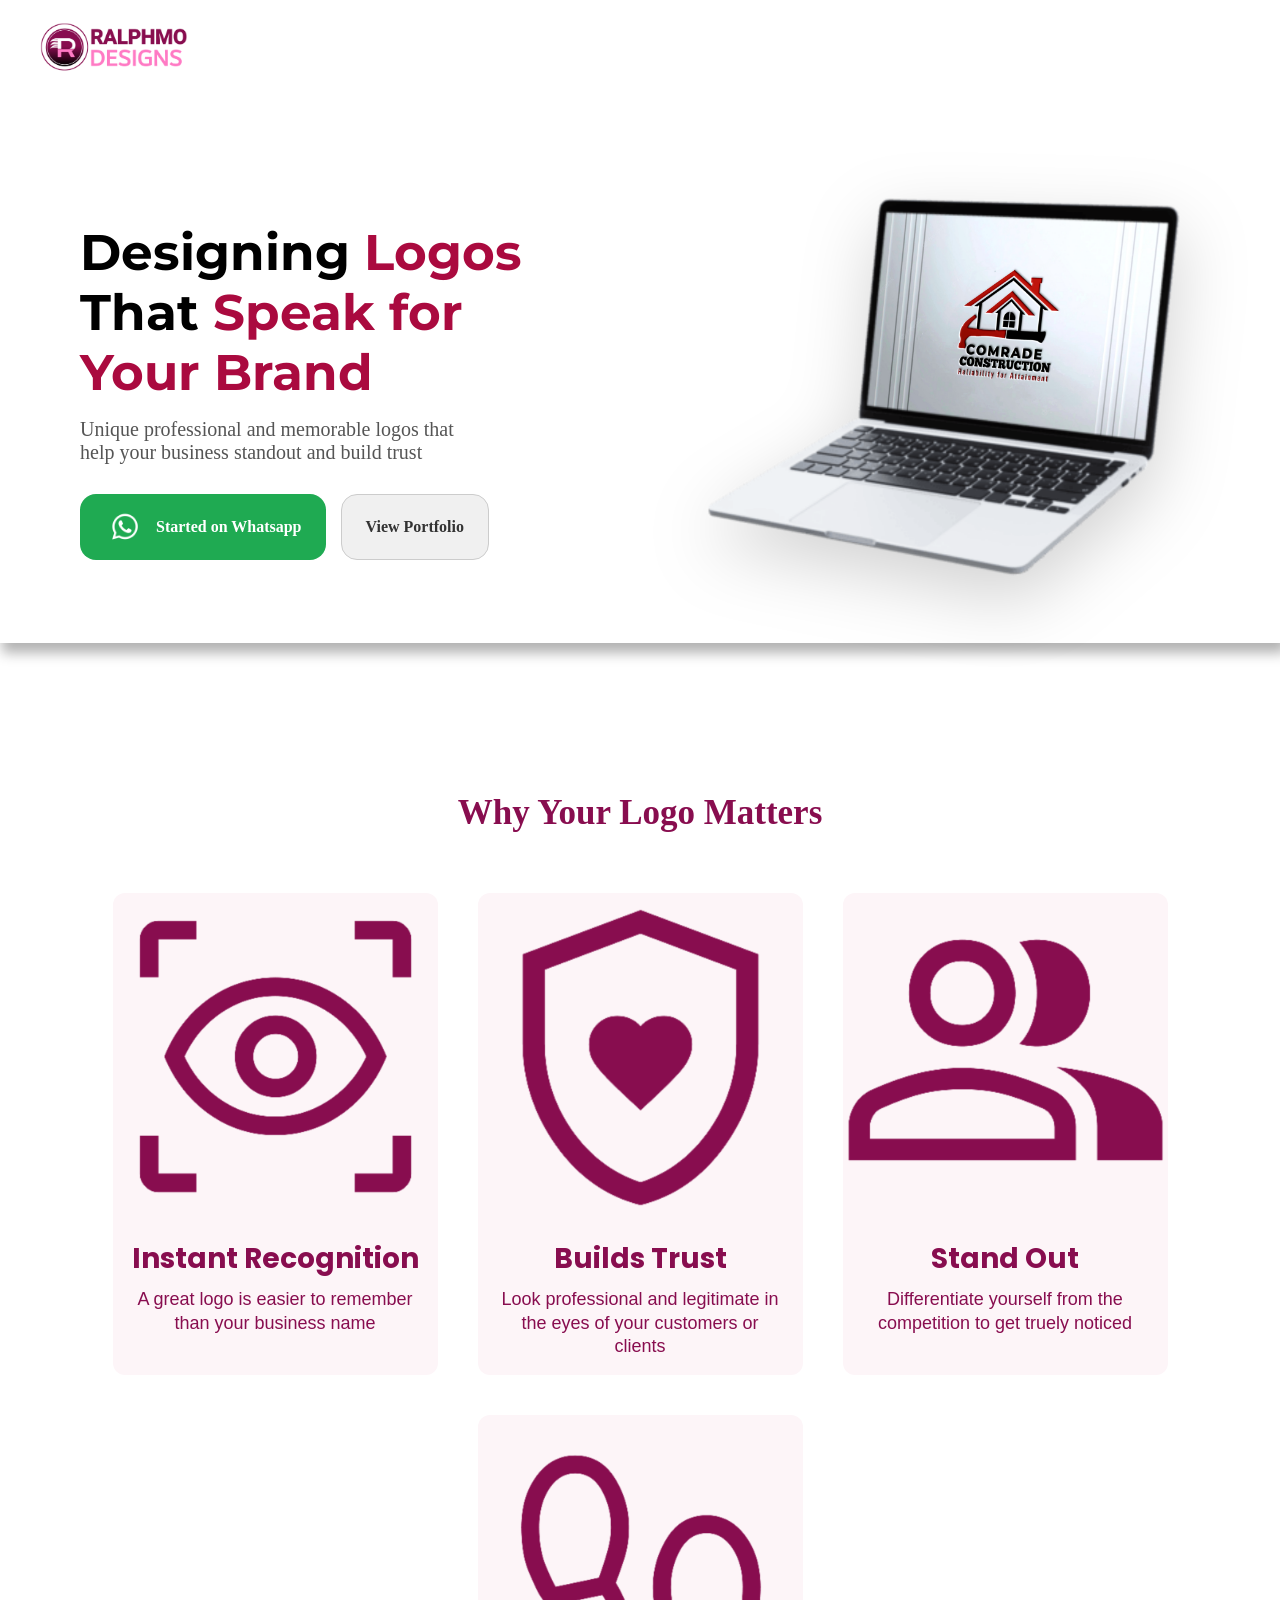
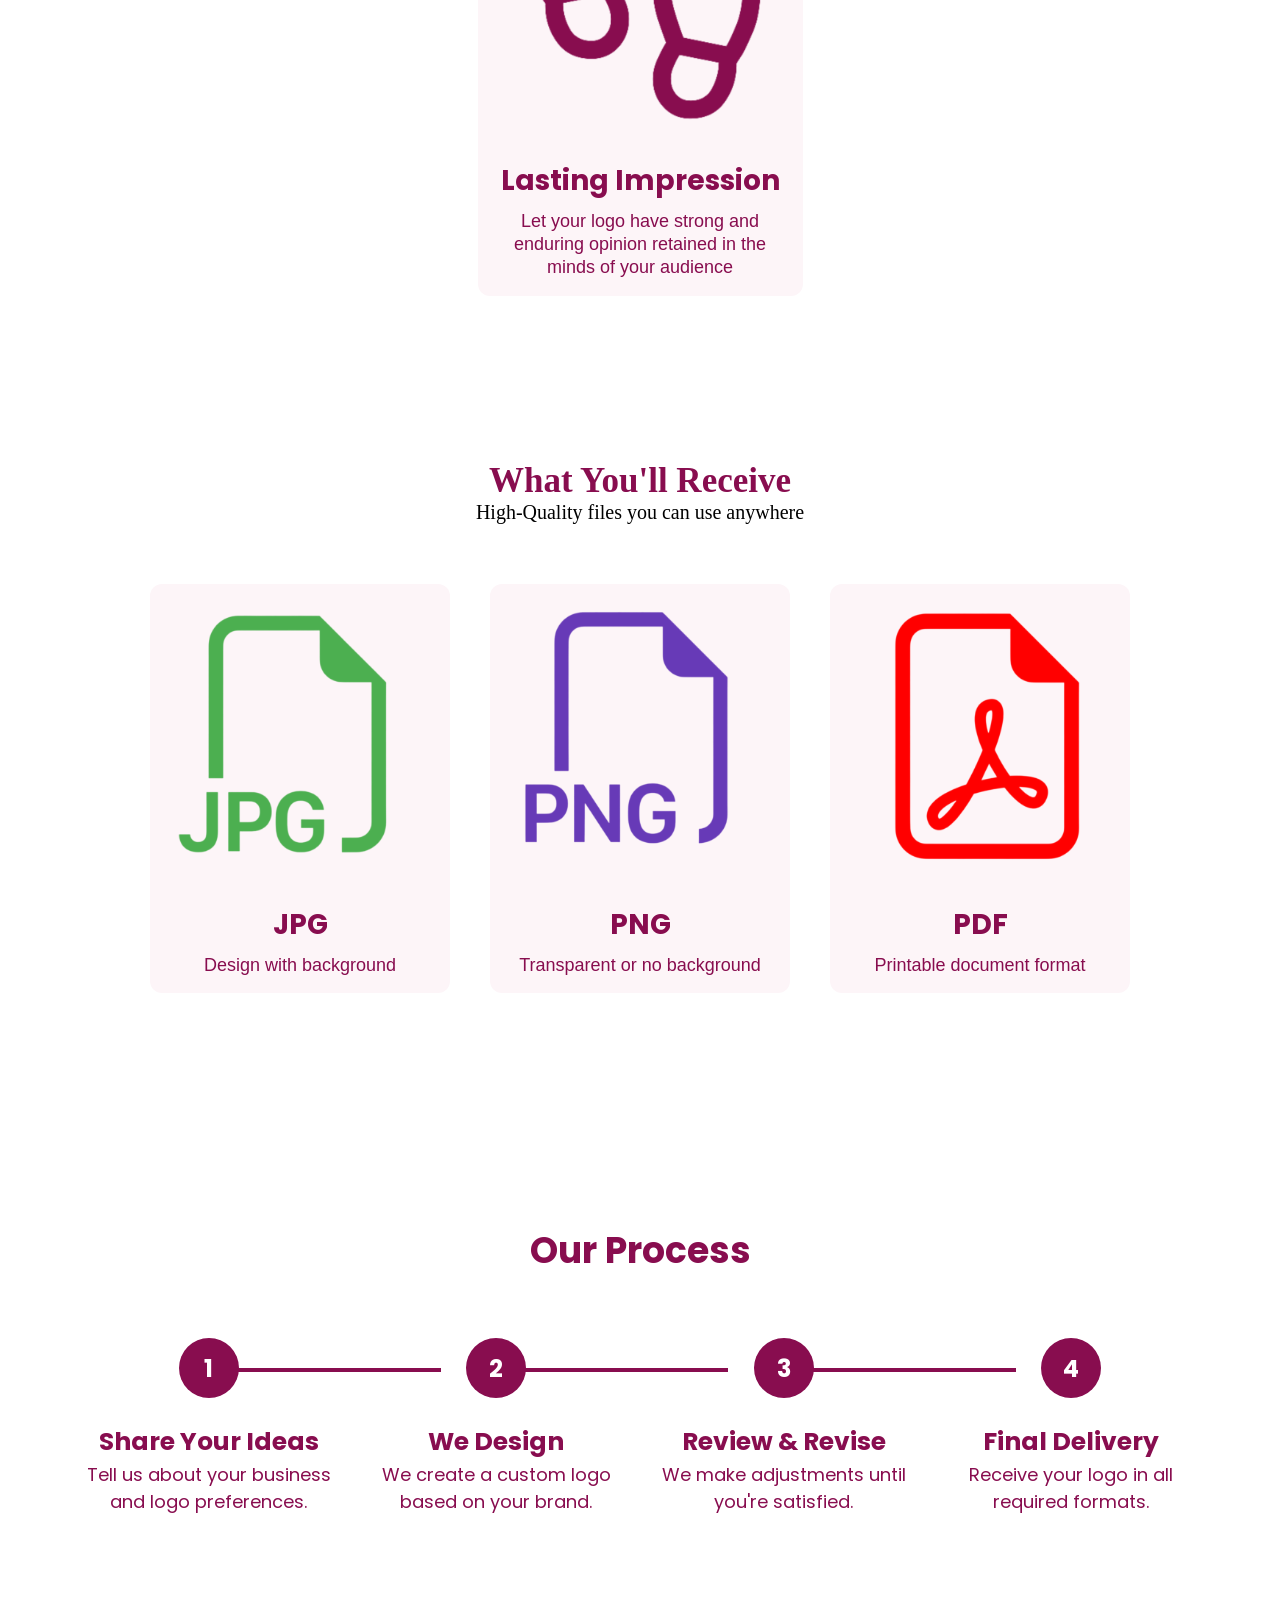
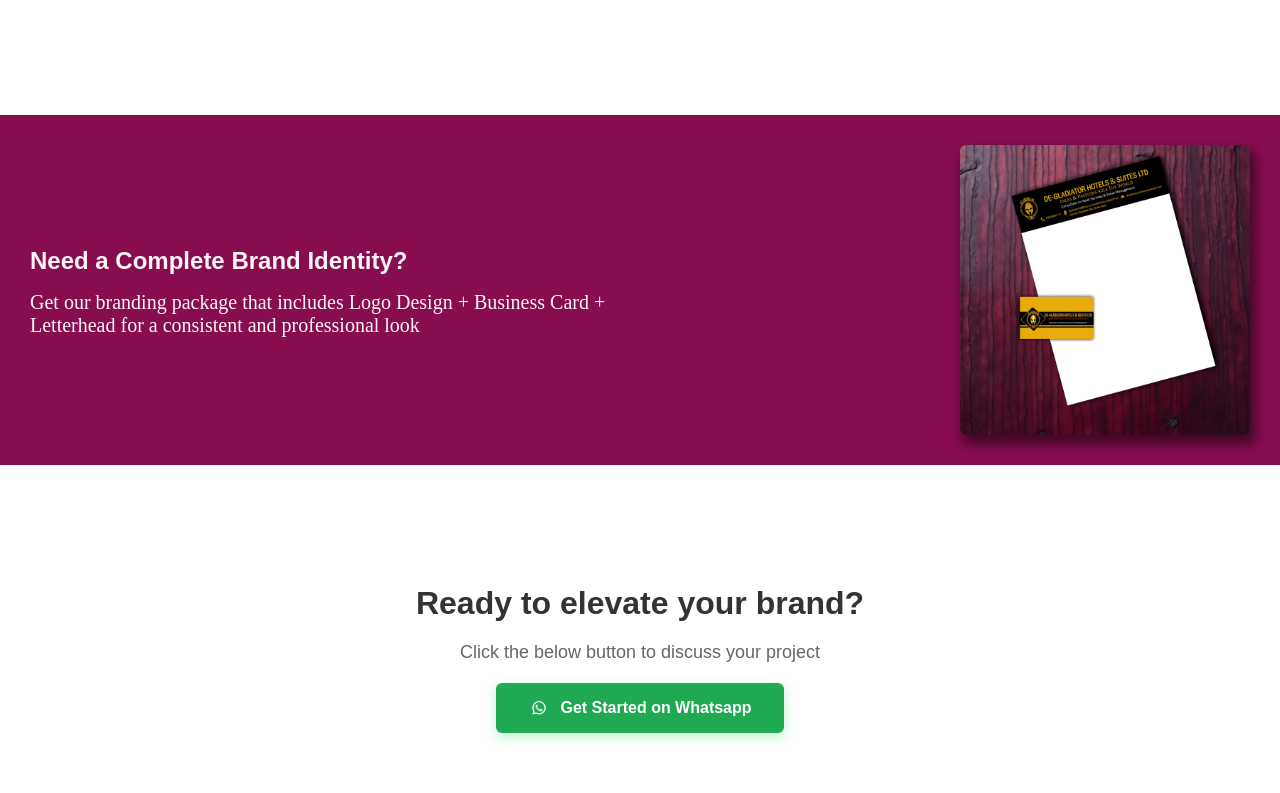
==== index.html @ 73598fc5 "Add files via upload" ====
<!DOCTYPE html>
<html lang="en">
    <head>
        

        <meta charset="UTF-8">
        <meta name="viewport" content="width=device-width, initial-scale=1.0">
        <title>Ralphmo Branding Designs</title>
        <link rel="stylesheet" href="style.css">
        <link rel="Icon" type="image/icon" href="favicon.jpg">
    </head>
    <body>


<div class="hero">
<img src="ralphmo-logo.png" class="logo">


<div class="hero-section">
    <div class="hero-content-left">
        <div class="hero-title">
            <h1>Designing <span>Logos</span><br> That <span>Speak for<br> Your Brand</span></h1>

        <p>Unique professional and memorable logos that<br> help your business standout and build trust</p>
        </div>
        
    <div class="link1">
        <a href="https://wa.link/6phzdb" class="btn-whatsapp"><img src="whatsapp.png" class="btn-icon" alt="Whatsapp Icon"> Started on Whatsapp</a>
        <a href="logo-gallery.html" class="btn-portfolio">View Portfolio</a>
    </div>
   </div>
    <div class="laptop">
    <img src="laptop-mockup.png" alt="Laptop mockup showing designs">
    </div>
</div>
</div>




<div class="reason-section">
    <div class="reason-title">
        <h3>Why Your Logo Matters</h3>
    </div>



    <div class="card-container">

        <div class="card">
        <img src="recognition.png">
        <div class="reason-content">
            <h5>Instant Recognition</h5>
            <p>A great logo is easier to remember than your business name</p>
        </div>
        </div>


        <div class="card">
        <img src="trust.png">
        <div class="reason-content">
            <h5>Builds Trust</h5>
            <p>Look professional and legitimate in the eyes of your customers or clients</p>
        </div>
        </div>


        <div class="card">
        <img src="standout.png">
        <div class="reason-content">
            <h5>Stand Out</h5>
            <p>Differentiate yourself from the competition to get truely noticed</p>
        </div>
        </div>


        <div class="card">
        <img src="lasting-impression.png">
        <div class="reason-content">
            <h5>Lasting Impression</h5>
            <p>Let your logo have strong and enduring opinion retained in the minds of your audience</p>
        </div>
        </div>

    </div>
</div>


<div class="file-section">

    <h3>What You'll Receive</h3>
    <p>High-Quality files you can use anywhere</p>
</div>

<div class="card-container2">
    <div class="card2">
        <img src="jpg.png">
        <div class="file-content">
        <h5>JPG</h5>
        <p>Design with background</p>
        </div>
    </div>


    <div class="card2">
        <img src="png.png">
        <div class="file-content">
        <h5>PNG</h5>
        <p>Transparent or no background</p>
        </div>
    </div>


    <div class="card2">
        <img src="pdf.png">
        <div class="file-content">
        <h5>PDF</h5>
        <p>Printable document format</p>
        </div>
    </div>

</div>
</div>


<section class="process">
<div class="process">


    <h3>Our Process</h3>

    <div class="process-container">

        <div class="step">

            <div class="circle">1</div>

            <h5>Share Your Ideas</h5>

            <p>Tell us about your business and logo preferences.</p>

        </div>

        <div class="step">

            <div class="circle">2</div>

            <h5>We Design</h5>

            <p>We create a custom logo based on your brand.</p>

        </div>

        <div class="step">

            <div class="circle">3</div>

            <h5>Review & Revise</h5>

            <p>We make adjustments until you're satisfied.</p>

        </div>

        <div class="step">

            <div class="circle">4</div>

            <h5>Final Delivery</h5>

            <p>Receive your logo in all required formats.</p>

        </div>

    </div>

</section>





<div class="branding-options">
    
        <div class="content-text">
        <h4>Need a Complete Brand Identity?</h4>
        <p>Get our branding package that includes Logo Design + Business Card + Letterhead for a consistent and professional look</p>
        </div>
    
    <div class="design-mockup">
    <img src="card-letterhead.jpg">
    </div>
</div>


<div>
    <div class="cta">
        
            <h4>Ready to elevate your brand?</h4>
            <p>Click the below button to discuss your project</p>
             <a href="https://wa.link/6phzdb" class="btn-whatsapp"><img src="whatsapp.png" class="btn-icon" alt="Whatsapp Icon"> Get Started on Whatsapp</a>
        

    </div>
</div>




        
    </body>
</html>
---- style.css ----
@import url('https://fonts.googleapis.com/css2?family=Luckiest+Guy&family=Montserrat:ital,wght@0,100..900;1,100..900&family=Poppins:ital,wght@0,100;0,200;0,300;0,400;0,500;0,600;0,700;0,800;0,900;1,100;1,200;1,300;1,400;1,500;1,600;1,700;1,800;1,900&display=swap');
*{
    margin: 0;
    padding: 0;
    box-sizing: border-box;
}

.hero{
    background: #fff;
    box-shadow: 4px 8px 12px 2px rgba(0, 0, 0, 0.3);
}

img.logo{
    width: 150px;
    height: auto;
    margin-top: 20px;
    margin-left: 40px;
}

.hero-section{
    max-width: 1200px;
    margin: 60px auto;
    padding: 0 40px;
    display: flex;
    align-items: center;
    justify-content: space-between;
    gap: 40px;
}

.hero-content-left{
    display: flex;
    flex-direction: column;
    gap: 30px;
    flex: 1;
}


.hero-title h1{
    font-size: 50px;
    font-family: montserrat;
    line-height: 1.2;
    margin-bottom: 15px;
}
.hero-title span{
    color: rgb(170, 10, 63);
}
.hero-title p{
    font-size: 20px;
    font-family: Cambria, Cochin, Georgia, Times, 'Times New Roman', serif;
    color: #555555;
}
.laptop img{
    max-width: 100%;
    height: auto;
    max-height: 500px;
    filter:drop-shadow(0 25px 35px rgba(0,0,0,.18));

}

.link1{
    display: flex;
    gap: 15px;
}

.link1 a{
    text-decoration: none;
    font-family: poppin;
    font-weight: bold;
    padding: 12px 24px;
    border-radius: 16px;
    font-size: 16px;
    transition: opacity 0.2s;
    display: inline-flex;
    align-items: center;
    justify-content: center;
}

.btn-whatsapp{
    background-color: #1faa52;
    color: #ffffff;
    gap: 10px;
}

.btn-icon{
    width: 42px;
    height: 42px;
    object-fit: contain;
}

.btn-portfolio{
    background-color: #f0f0f0;
    color: #333333;
    border: 1px solid #cccccc
}

.link1 a:hover{
    opacity: 0.85;
}




.reason-section{
    text-align: center;
    padding: 90px 0;
}
.reason-section h3{
    font-size: 35px;
    font-weight: bold;
    color: #880d4f;
}

.reason-section p{
    font-size: 20px;
    color: #880d4f;
}

.card-container{
    display: flex;
    justify-content: center;
    flex-wrap: wrap;
    margin-top: 40px;
}

.card{
    width: 325px;
    background-color: #fdf5f8;
    border-radius: 12px;
    margin: 20px;
}

.card img{
    width: 100%;
    height:auto
}

.reason-content{
    padding: 16px;
    color: #880d4f;
}

.reason-content h5{
    font-size: 28px;
    margin-bottom: 8px;
    font-family: poppins;
}

.reason-content p{
    line-height: 1.3;
    font-size: 18px;
    font-family: Verdana, Geneva, Tahoma, sans-serif;
}






.file-section{
    text-align: center;
}

.file-section h3{
    font-size: 35px;
    font-weight: bold;
    margin-top: 55px;
    color: #880d4f;
}
.file-section p{
    font-size: 20px;
}

.card-container2{
     display: flex;
    justify-content: center;
    flex-wrap: wrap;
    margin-top: 40px;
}

.card2{
    width: 300px;
    background: #fdf5f8;
    border-radius: 12px;
    margin: 20px;
}

.card2 img{
    width: 100%;
    height:auto
}

.file-content{
    padding: 16px;
    text-align: center;
    color: #880d4f;
}

.file-content h5{
    font-size: 28px;
    margin-bottom: 8px;
    font-family: poppins;
}

.file-content p{
    line-height: 1.3;
    font-size: 18px;
    font-family: Verdana, Geneva, Tahoma, sans-serif;
}




.process{
    margin-top: 25px;
    font-family: poppins;
}

.process{

    padding:80px 40px;

    background:#fff;

}

.process h3{

    text-align:center;

    font-size:36px;

    color:#880d4f;

    margin-bottom:60px;

}

.process-container{

    display:flex;

    justify-content:space-between;

    position:relative;

    flex-wrap:wrap;
    

}

.step h5{
    font-weight: bold;
    font-size: 25px;
    color: #880d4f;
}

.step p{
    font-size: 18px;
    color: #880d4f;
}

.step{

    width:23%;

    text-align:center;

    position:relative;

}

.circle{

    width:60px;

    height:60px;

    border-radius:50%;

    background:#880d4f;

    color:white;

    display:flex;

    align-items:center;

    justify-content:center;

    font-size:24px;

    font-weight:bold;

    margin:0 auto 25px;

}


.step::after{

    content:"";

    position:absolute;

    top:30px;

    left:60%;

    width:80%;

    height:4px;

    background:#880d4f;

}


.step:last-child::after{

    display:none;

}




.branding-options{
    margin-top: 40px;
    background-color: #880d4f;
    border: 12px;
    padding: 30px;
    display: flex;
    align-items: center;
    justify-content: space-between;
    gap: 30px;
}

.content-text{
    flex: 1;
    color: #fdf5f8;
}


.content-text h4{
    font-size: 24px;
    font-family: 'Segoe UI', Tahoma, Geneva, Verdana, sans-serif;
    margin-bottom: 12px;
    line-height: 1.5;
}

.content-text p{
    font-size: 20px;
    font-family: 'Times New Roman', Times, serif;
}

.design-mockup{
    flex: 1;
    display: flex;
    justify-content: end;
    height: 290px;
    width: 300px;
}

.design-mockup img{
    max-width: 100%;
    height: auto;
    max-height: 350px;
    border-radius: 6px;
    object-fit: cover;
    box-shadow: 4px 8px 12px 2px rgba(0, 0, 0, 0.5);
}




.cta{
    margin-top: 60px;
    padding: 60px 20px;
    display: flex;
    flex-direction: column;
    align-items: center;
    justify-content: center;
    text-align: center;
    gap: 20px;
}
    

.cta h4{
    font-size: 32px;
    font-family: Arial, Helvetica, sans-serif;
    color: #333333;
    font-weight: bold;
}

.cta p{
    font-size: 18px;
    font-family: 'Segoe UI', Tahoma, Geneva, Verdana, sans-serif;
    color: #666666;
}


.cta .btn-whatsapp{
    text-decoration: none;
    font-family: arial, sans-serif;
    font-weight: bold;
    padding: 14px 32px;
    border-radius: 6px;
    font-size: 16px;
    background-color: #1faa52;
    color: #ffffff;
    display: inline-flex;
    align-items: center;
    gap: 10px;
    box-shadow: 0 4px 12px rgba(37, 211, 102, 0.3);
    transition: transform 0.2s, opacity 0.2s;
}

.cta .btn-whatsapp:hover {
    opacity: 0.9;
    transform: translateY(-2px); 
}

.cta .btn-icon {
    width: 22px;
    height: 22px;
    object-fit: contain;
}



/**FOR GALLERY**/

.logo-gallery{
    display: grid;
    grid-template-columns: repeat(3, 1fr);
    grid-auto-rows: 500px;
    gap: 16px;
    box-sizing: border-box;
}

.logo-gallery img{
    width: 100%;
    height: 100%;
    object-fit: cover;
}

.gallery-heading{
    margin-top: 30px;
    text-align: center;
    margin-bottom: 15px;
    color: #880d4f;
}

.gallery-heading h1{
    font-size: 30px;
    font-weight: bold;
    font-family: poppins;
    margin-bottom: 10px;
}

.gallery-heading p{
    font-size: 22px;
    font-family: montserrat;
    font-weight: bold;
}












/*Smartphone View*/


@media(max-width:850px){
    .hero-section{
        flex-direction: column-reverse;
        text-align: center;
    }

    .link1{
        justify-content: center;
    }
    .laptop{
        justify-content: center;
    }




.process-container{

    flex-direction:column;

    gap:50px;

}

.step{

    width:100%;

}

.step::after{

    display:none;

}





    .branding-options{
        flex-direction: column;
        text-align: center;
        padding: 20px;
    }

    .logo-gallery{
         grid-template-columns: repeat(1, 1fr);
         grid-auto-rows: 475px;
    }
}
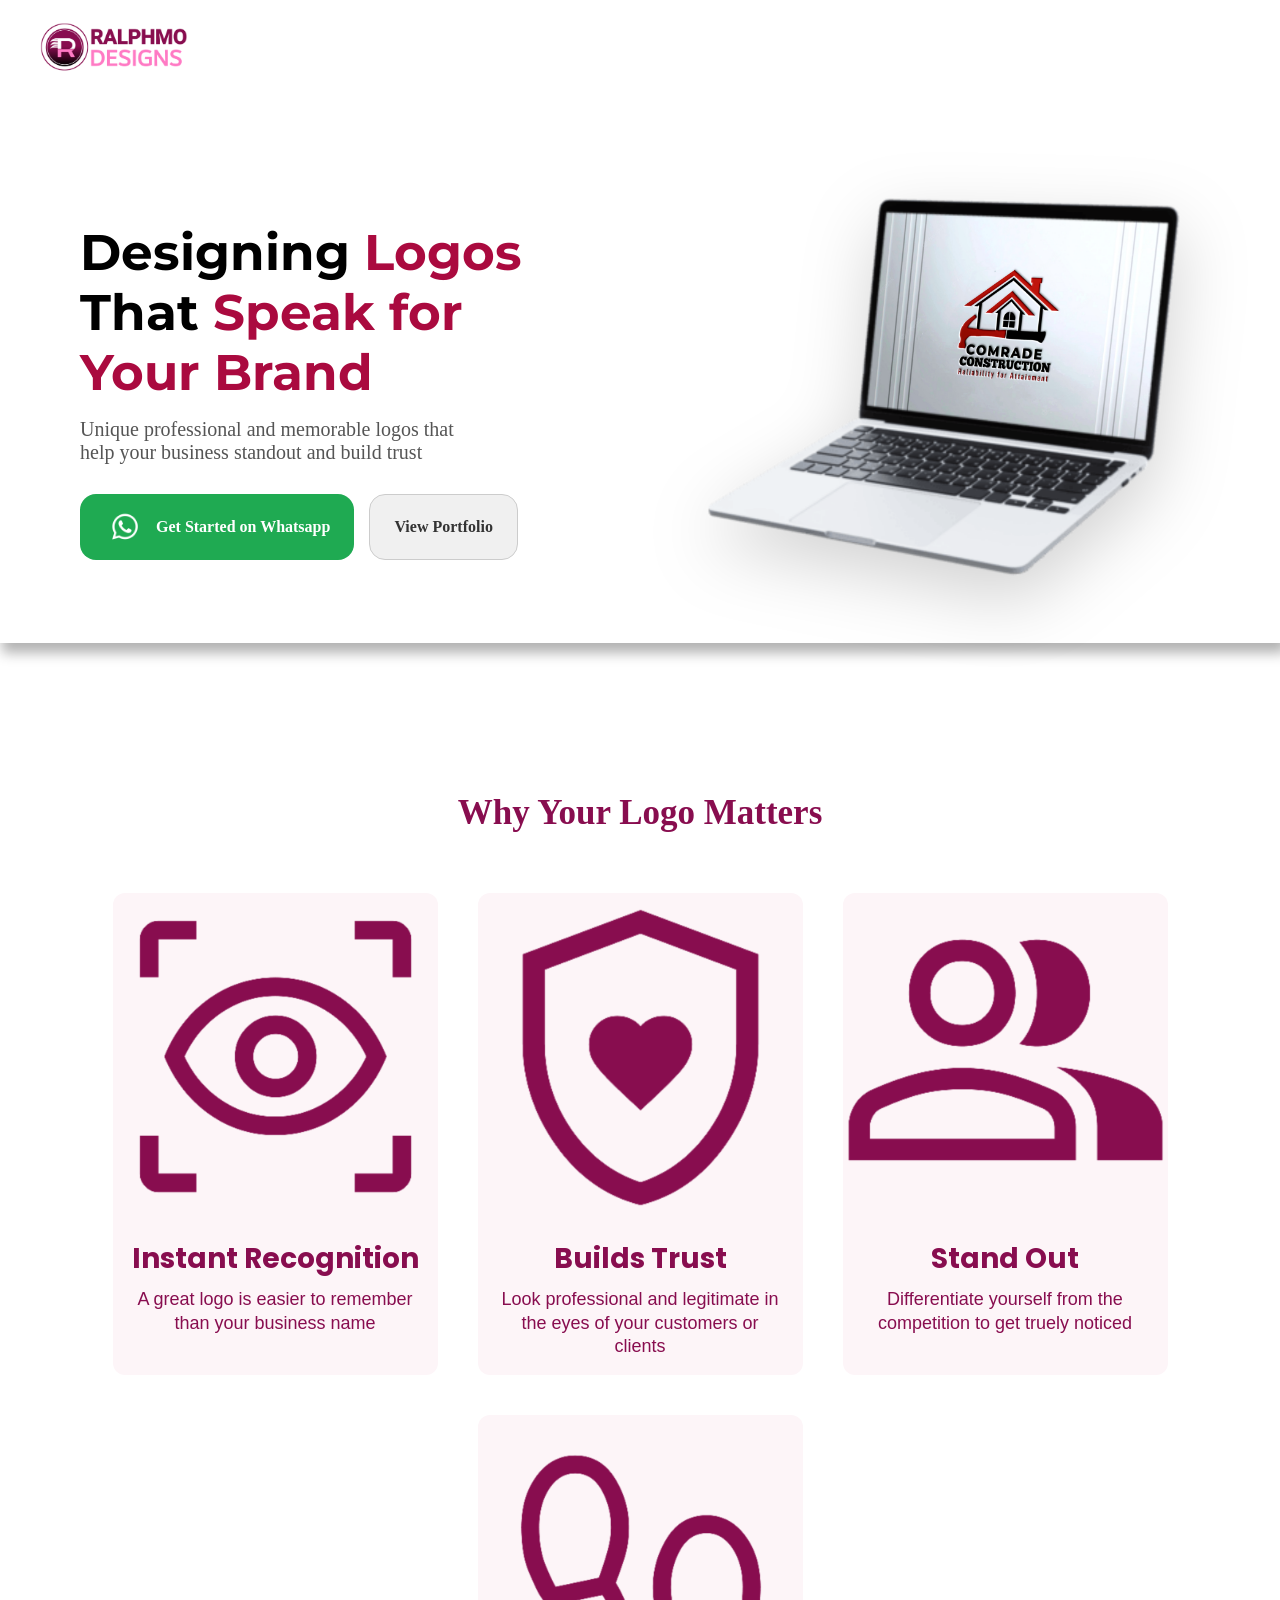
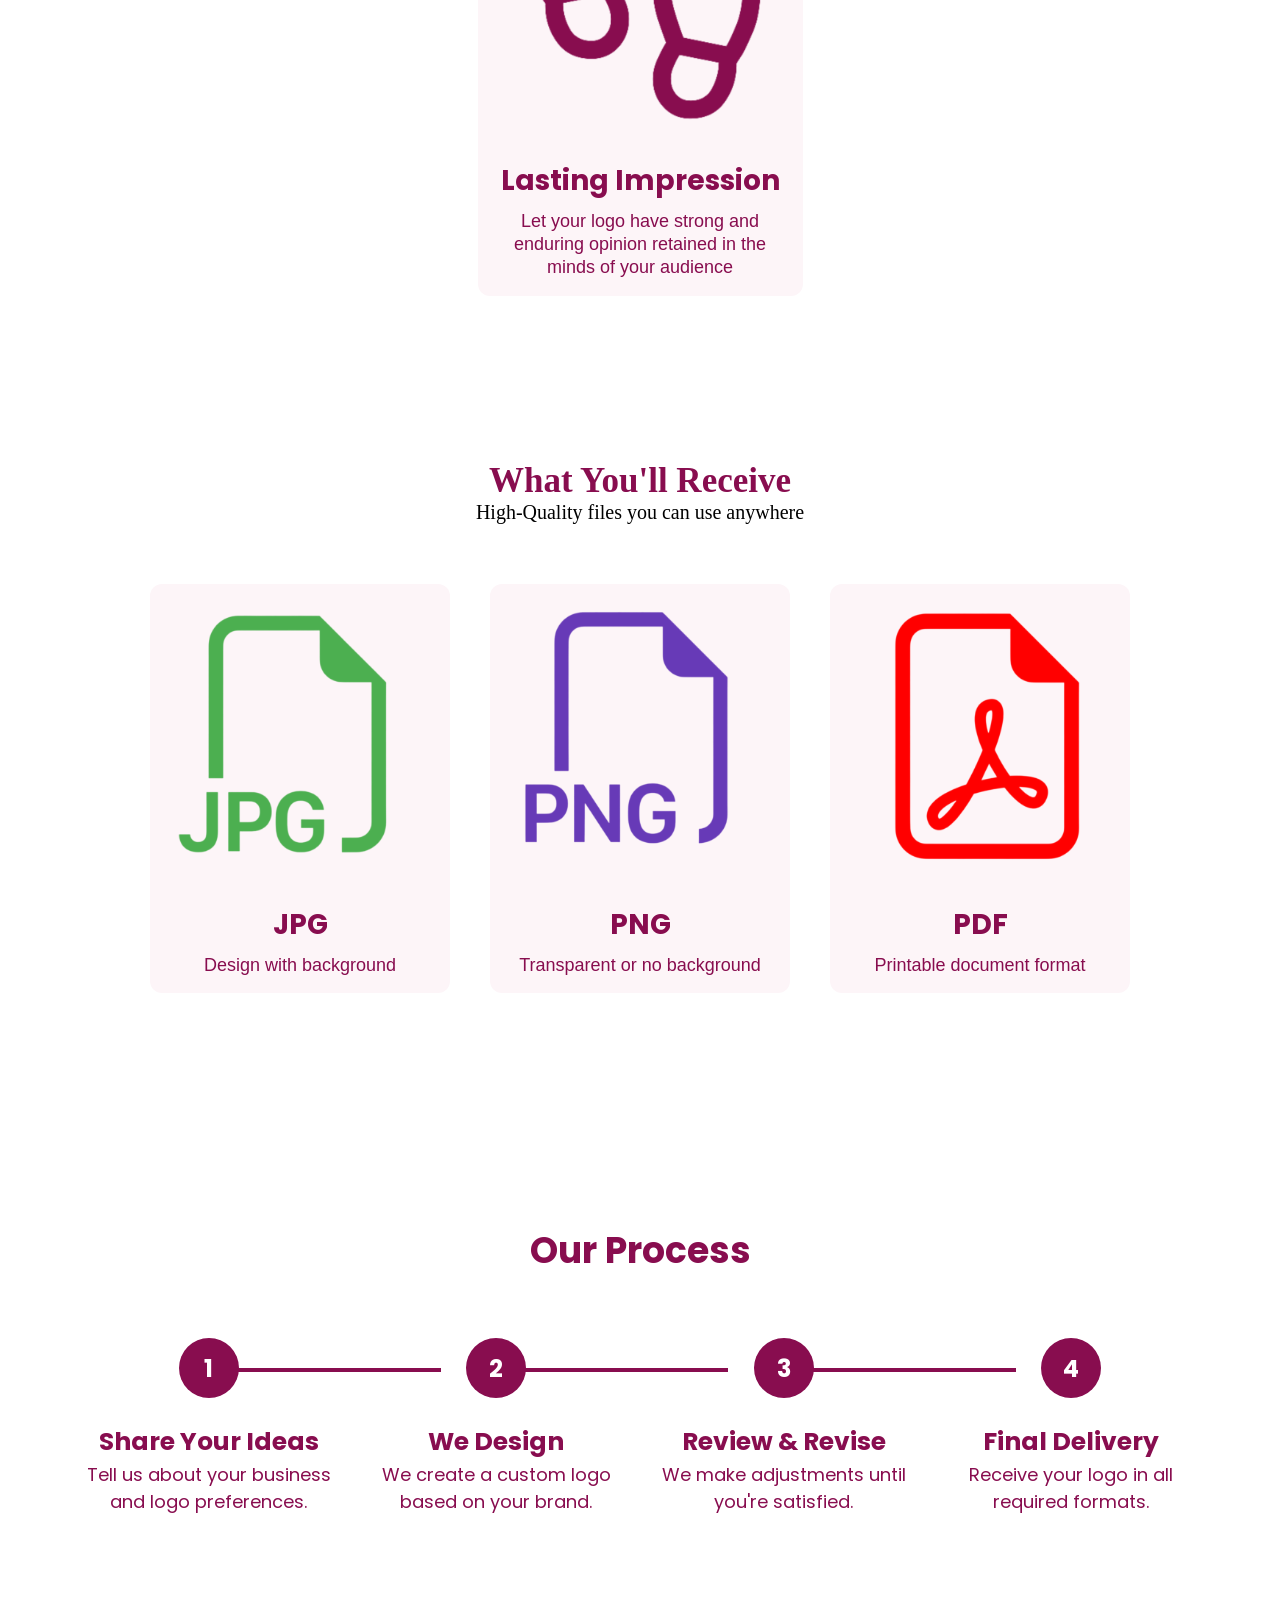
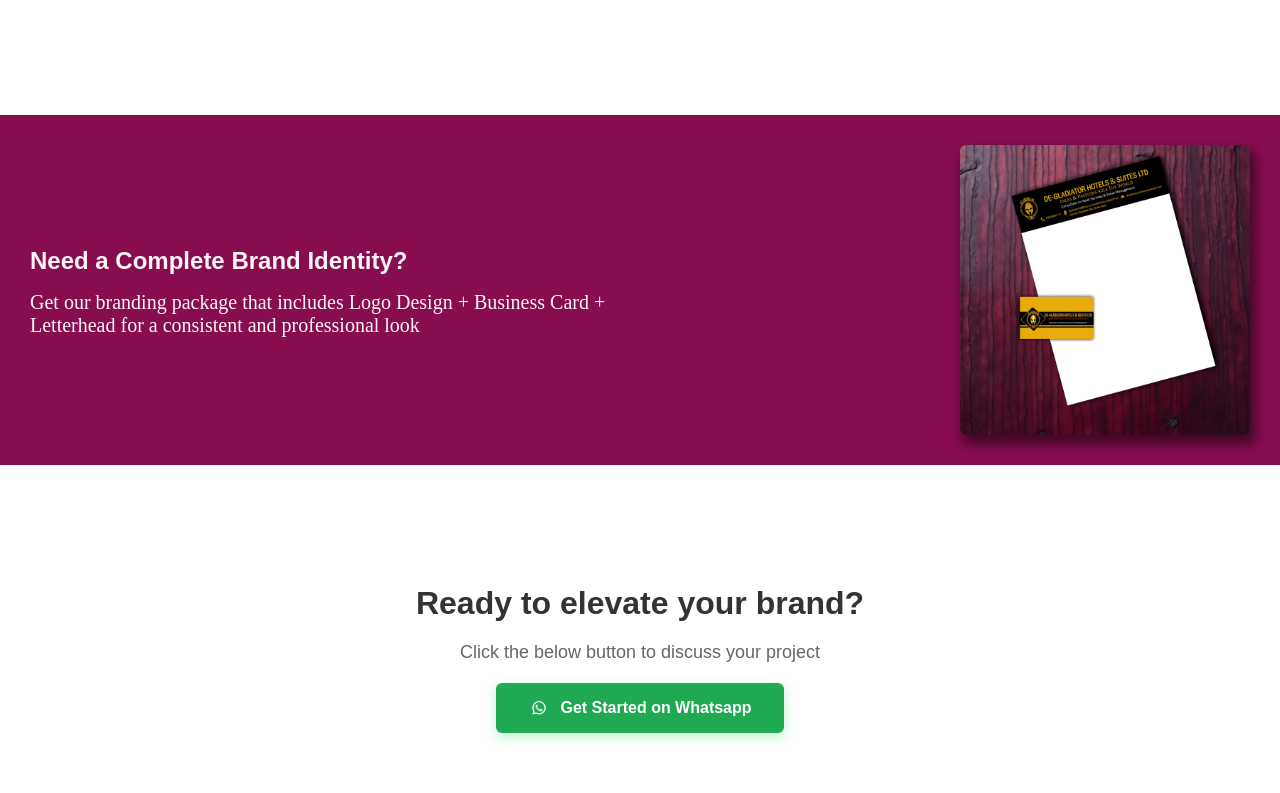
==== commit 139d2065: "Add files via upload" ====
--- a/index.html
+++ b/index.html
@@ -5,6 +5,8 @@
 
         <meta charset="UTF-8">
         <meta name="viewport" content="width=device-width, initial-scale=1.0">
+        <meta property="og:image" content="https://ralphmografix.vercel.app/images/logo-preview.webp">
+        <meta property="og:url" content="https://ralphmografix.vercel.app">
         <title>Ralphmo Branding Designs</title>
         <link rel="stylesheet" href="style.css">
         <link rel="Icon" type="image/icon" href="favicon.jpg">
@@ -25,7 +27,7 @@
         </div>
         
     <div class="link1">
-        <a href="https://wa.link/6phzdb" class="btn-whatsapp"><img src="whatsapp.png" class="btn-icon" alt="Whatsapp Icon"> Started on Whatsapp</a>
+        <a href="https://wa.link/tkrxbv" class="btn-whatsapp"><img src="whatsapp.png" class="btn-icon" alt="Whatsapp Icon"> Get Started on Whatsapp</a>
         <a href="logo-gallery.html" class="btn-portfolio">View Portfolio</a>
     </div>
    </div>
@@ -197,7 +199,7 @@
         
             <h4>Ready to elevate your brand?</h4>
             <p>Click the below button to discuss your project</p>
-             <a href="https://wa.link/6phzdb" class="btn-whatsapp"><img src="whatsapp.png" class="btn-icon" alt="Whatsapp Icon"> Get Started on Whatsapp</a>
+             <a href="https://wa.link/tkrxbv" class="btn-whatsapp"><img src="whatsapp.png" class="btn-icon" alt="Whatsapp Icon"> Get Started on Whatsapp</a>
         
 
     </div>
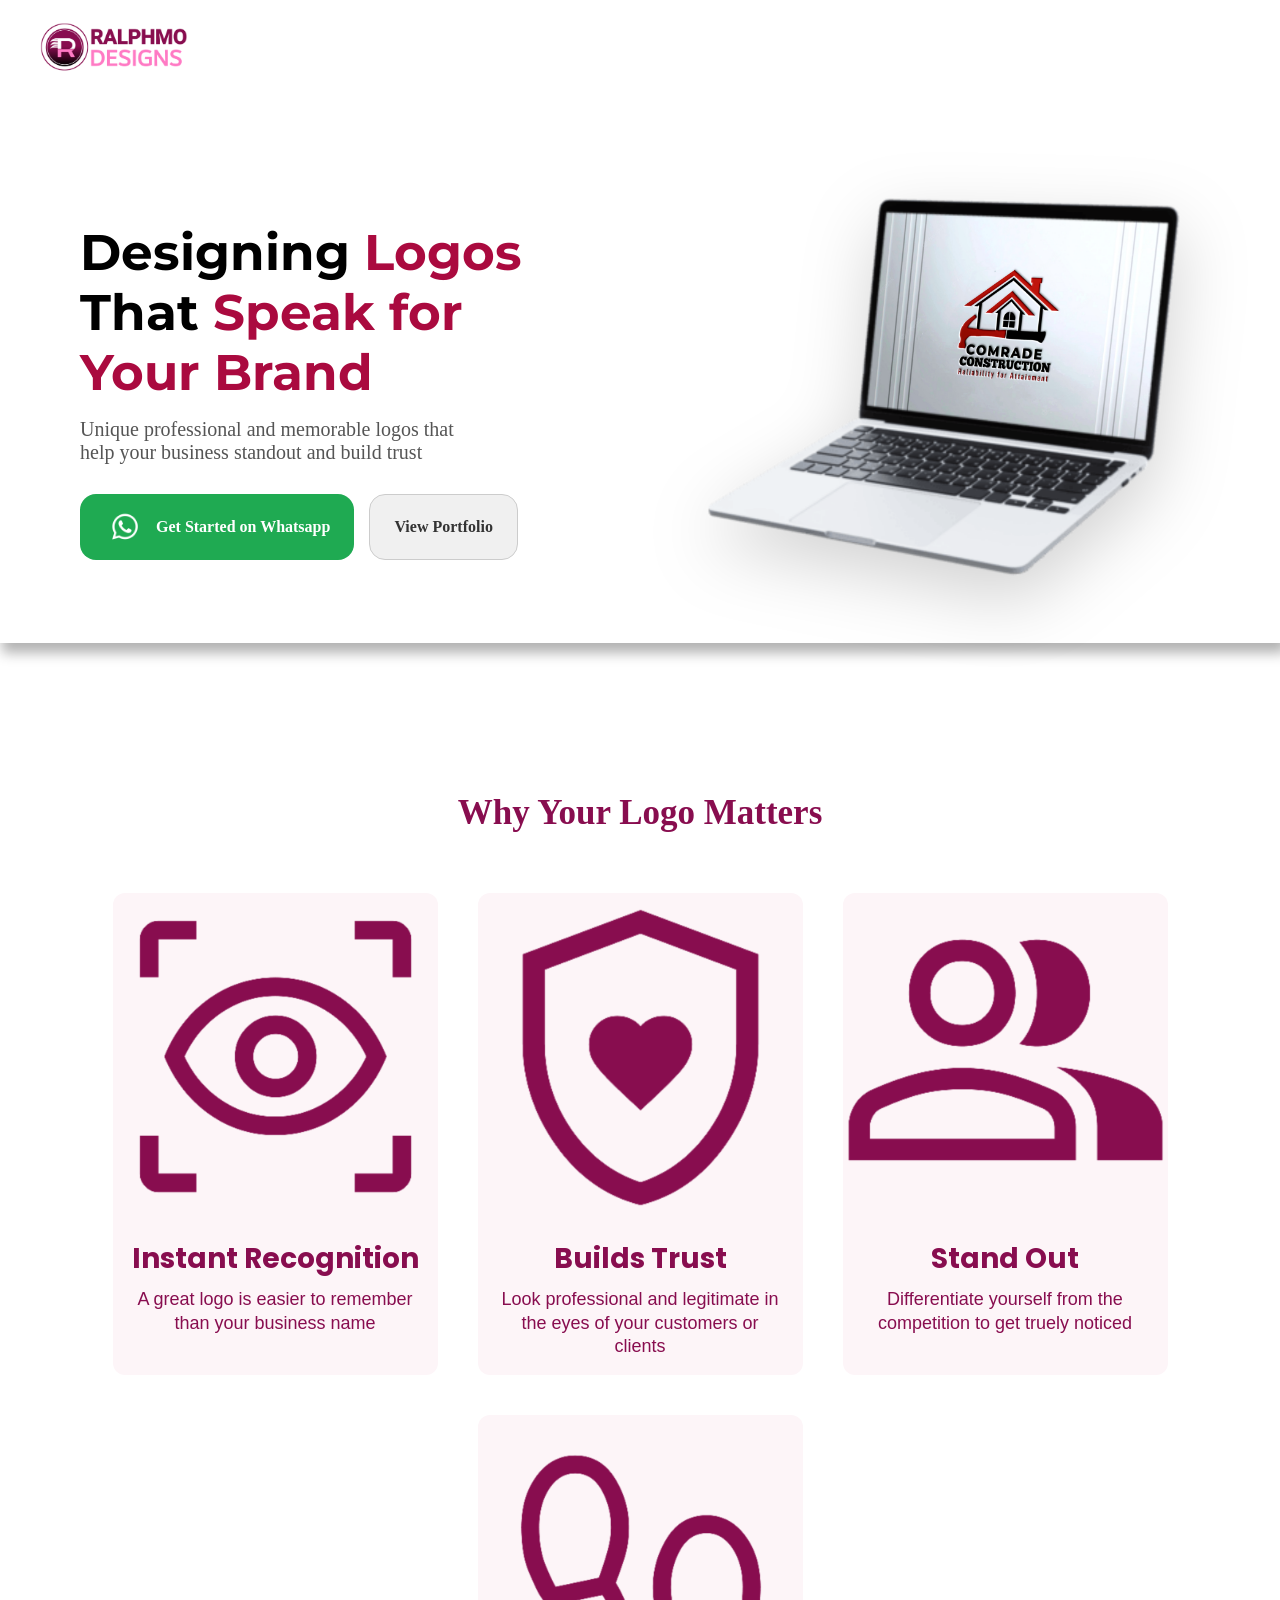
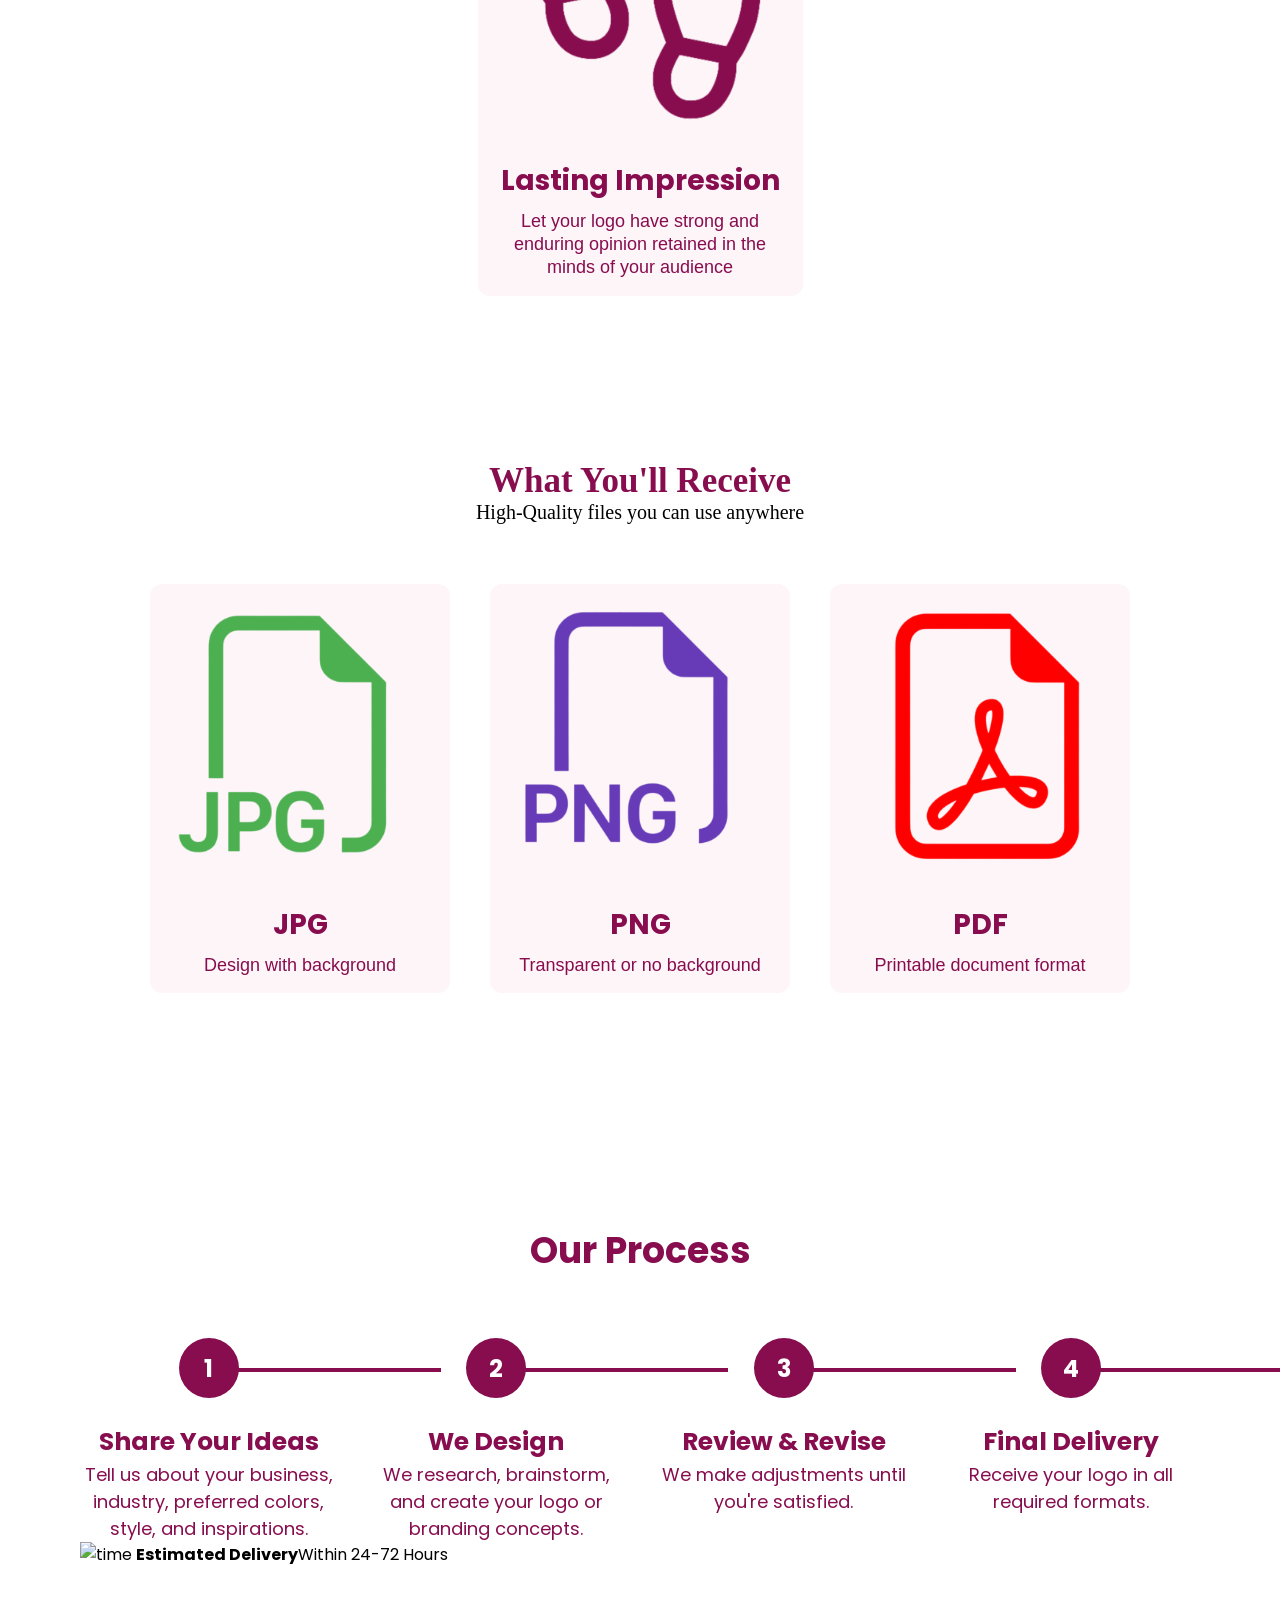
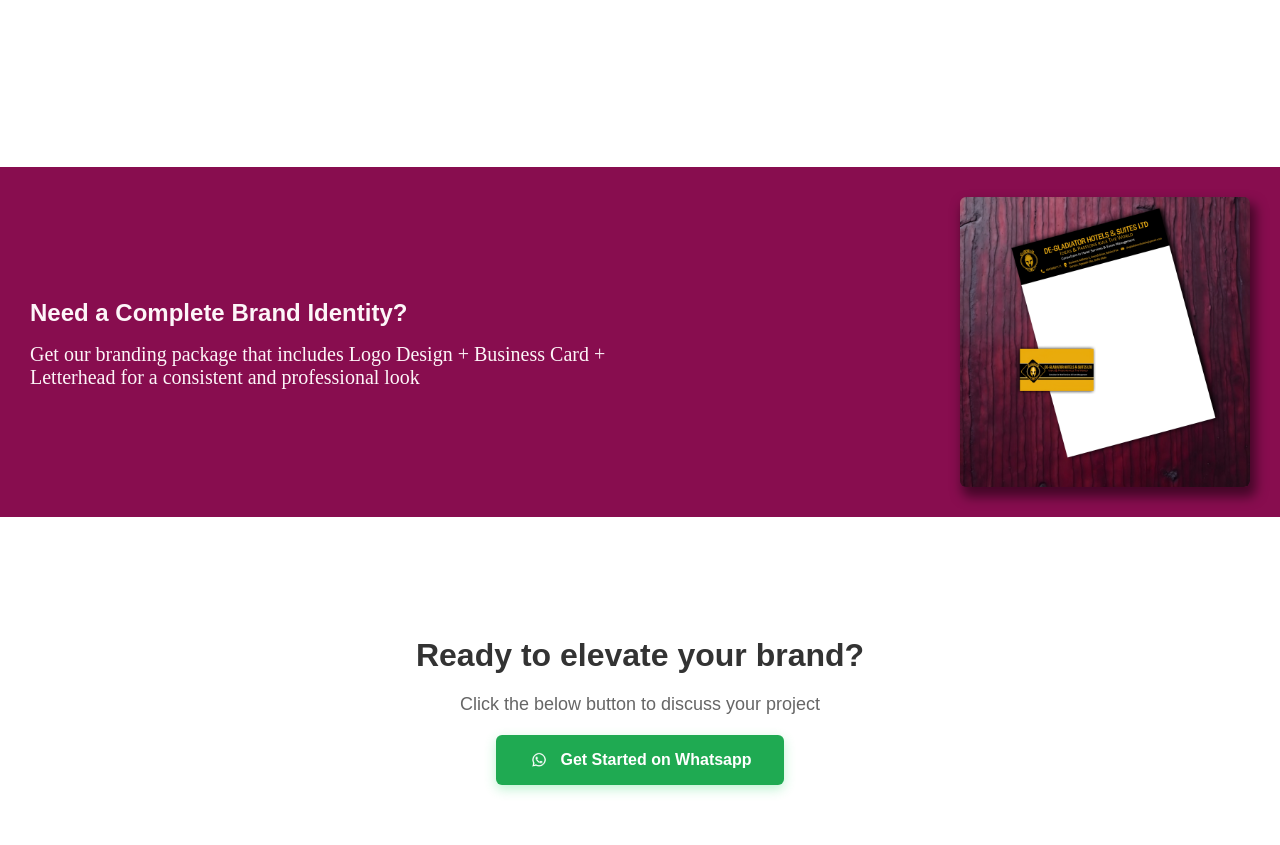
==== commit 02bc999a: "Add files via upload" ====
--- a/index.html
+++ b/index.html
@@ -139,7 +139,7 @@
 
             <h5>Share Your Ideas</h5>
 
-            <p>Tell us about your business and logo preferences.</p>
+            <p>Tell us about your business, industry, preferred colors, style, and inspirations.</p>
 
         </div>
 
@@ -149,7 +149,7 @@
 
             <h5>We Design</h5>
 
-            <p>We create a custom logo based on your brand.</p>
+            <p>We research, brainstorm, and create your logo or branding concepts.</p>
 
         </div>
 
@@ -172,7 +172,12 @@
             <p>Receive your logo in all required formats.</p>
 
         </div>
-
+        <div class="delivery-time">
+        <img src="clock.png" alt="time">
+        <span><strong>Estimated Delivery</strong>Within 24-72 Hours
+        </span>
+
+        </div>
     </div>
 
 </section>
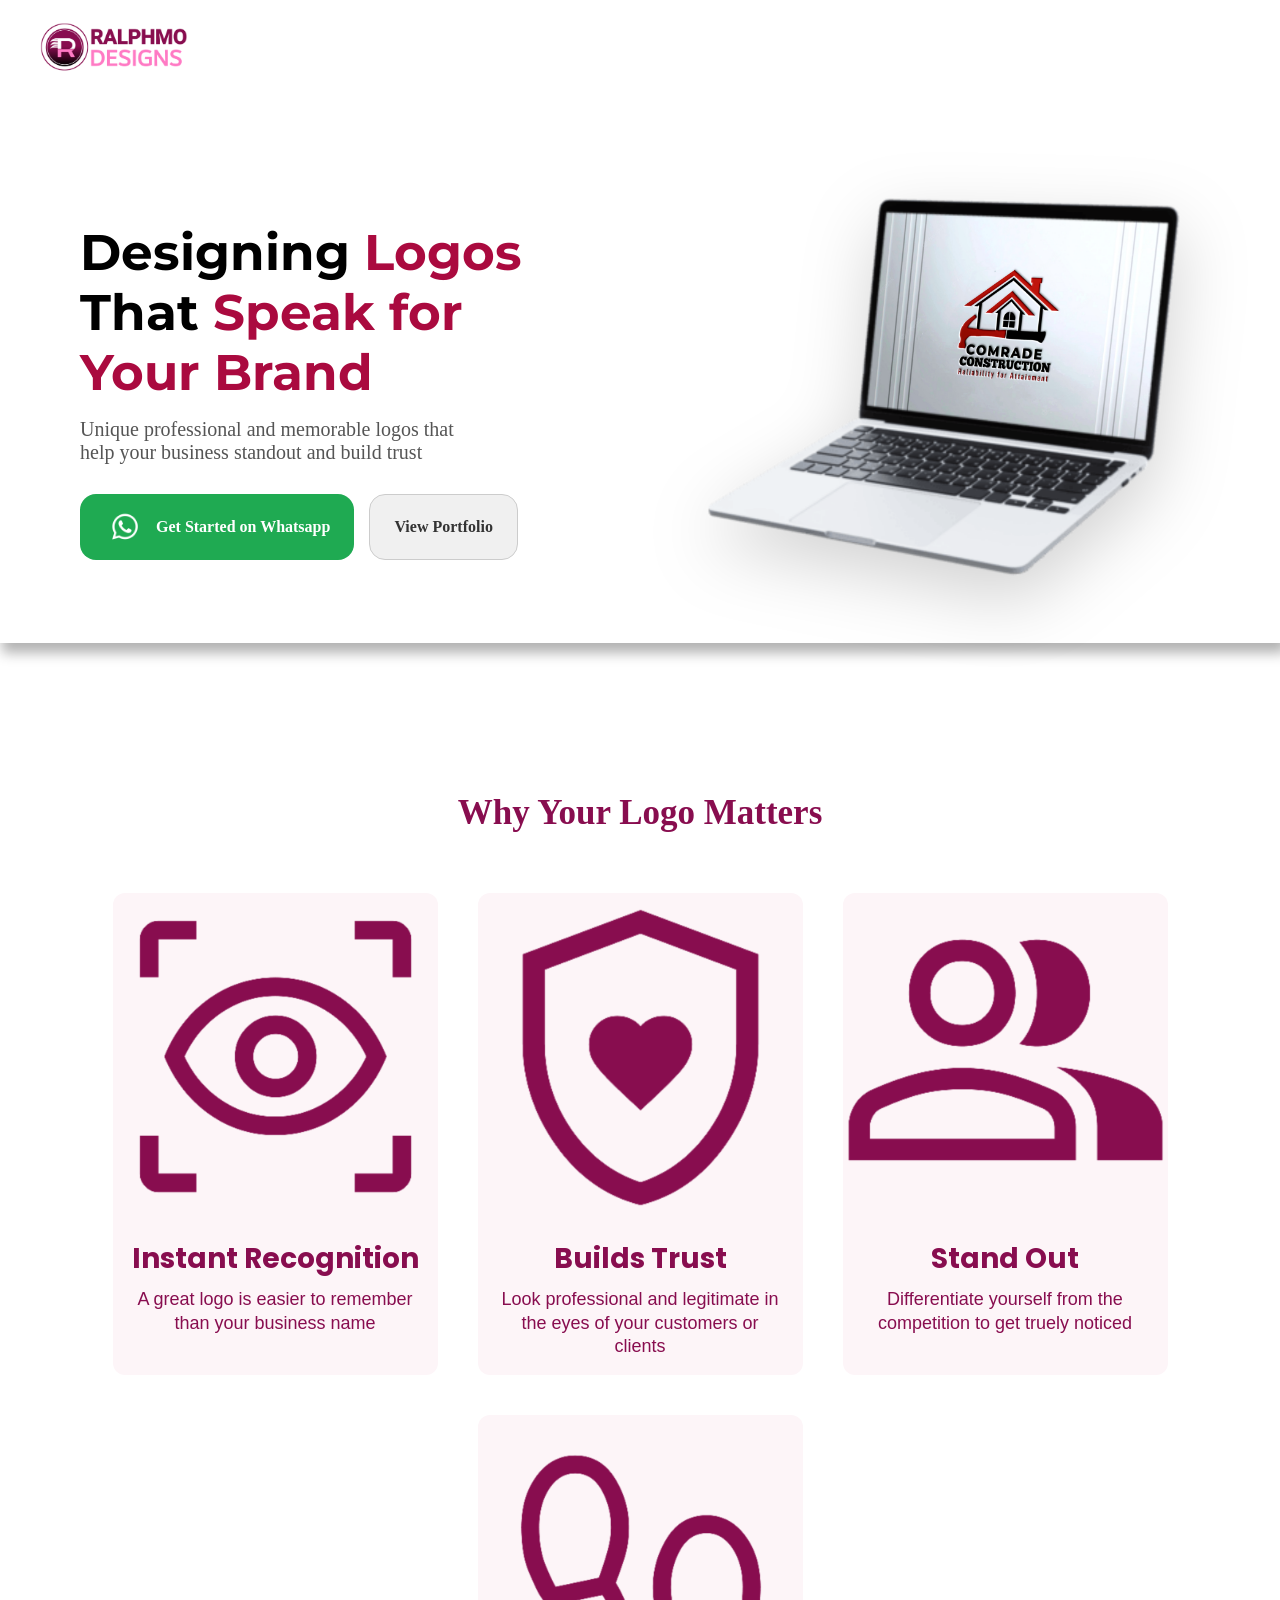
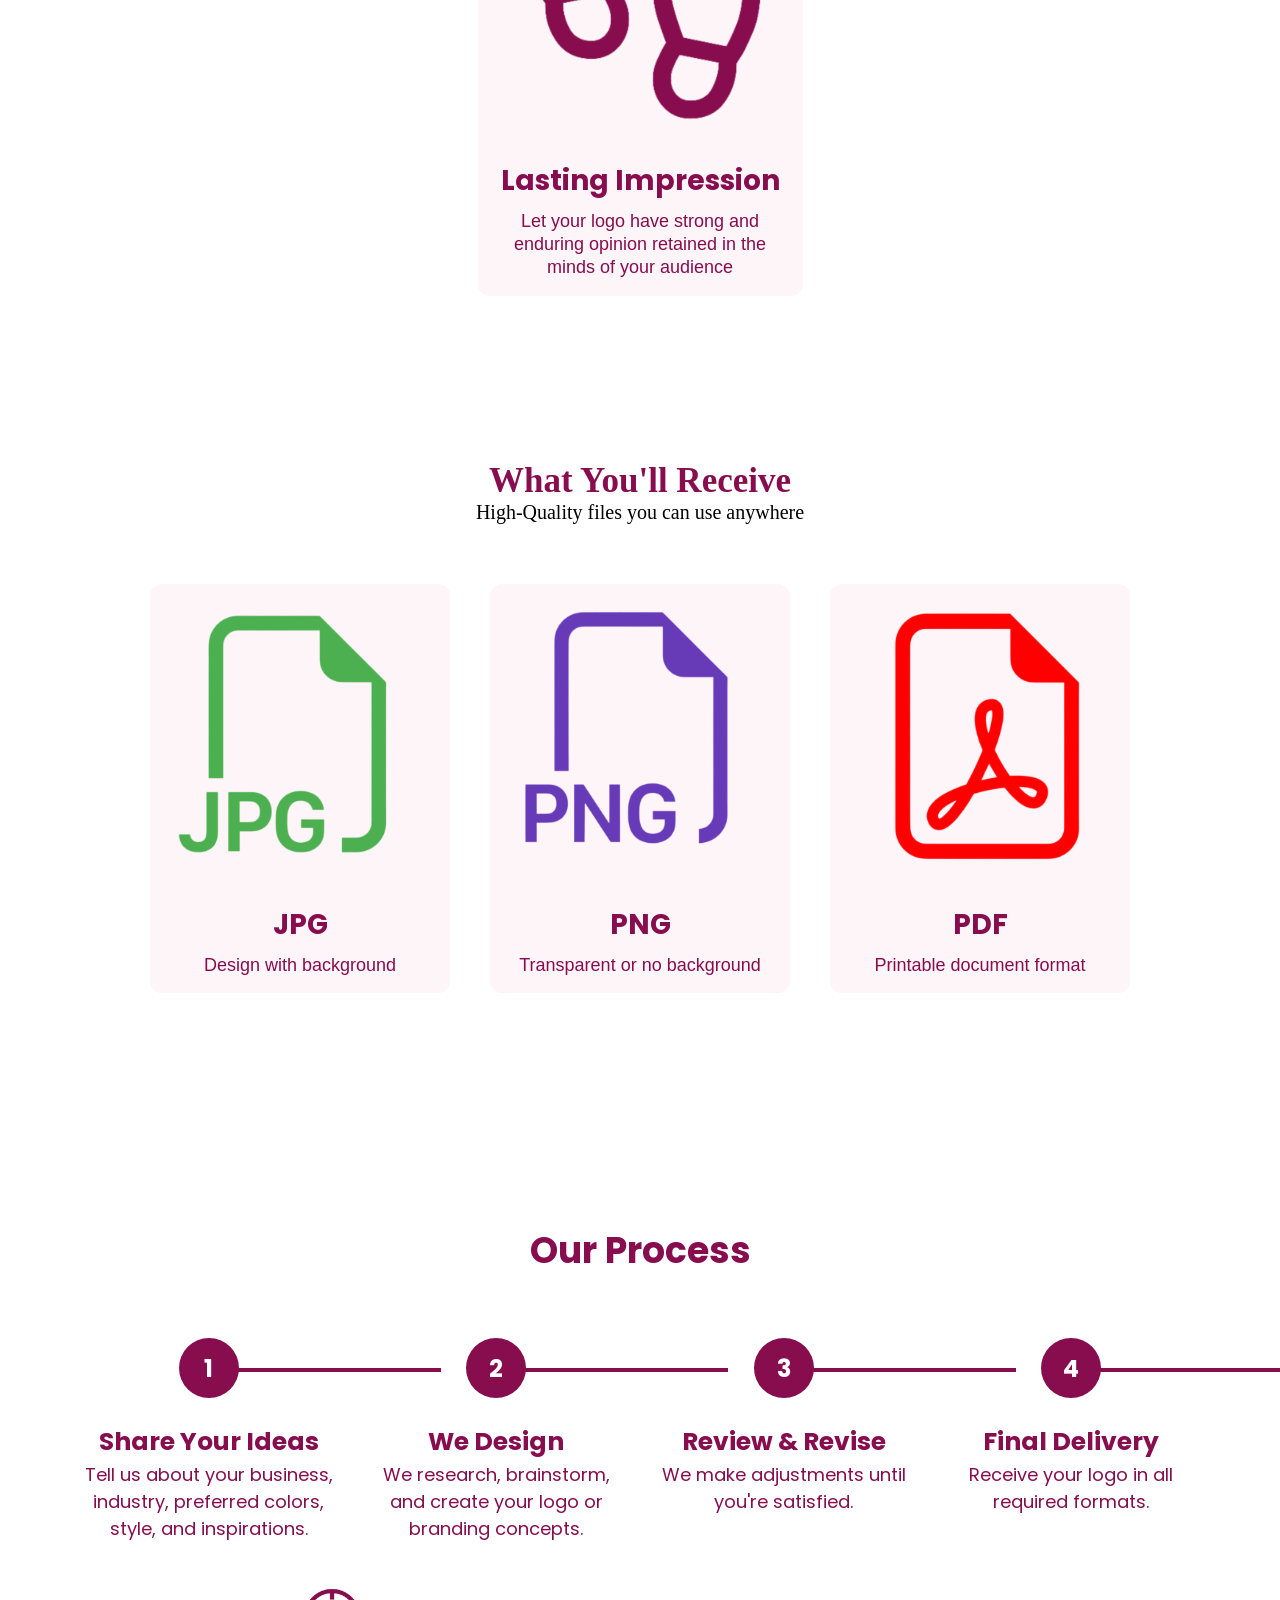
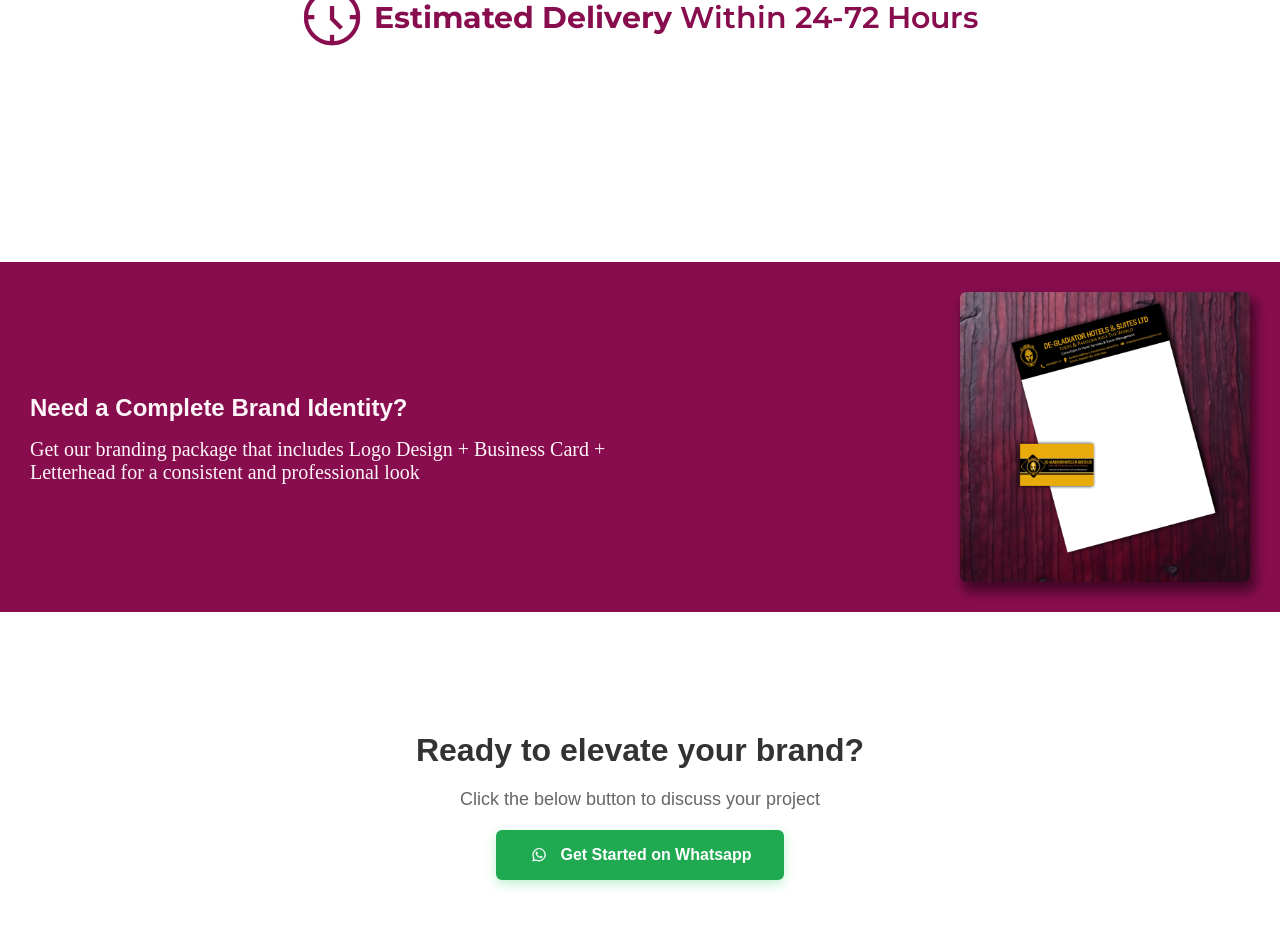
==== commit 13c67d67: "Add files via upload" ====
--- a/index.html
+++ b/index.html
@@ -174,7 +174,7 @@
         </div>
         <div class="delivery-time">
         <img src="clock.png" alt="time">
-        <span><strong>Estimated Delivery</strong>Within 24-72 Hours
+        <span><strong>Estimated Delivery</strong> Within 24-72 Hours
         </span>
 
         </div>
--- a/style.css
+++ b/style.css
@@ -321,7 +321,30 @@
 
 }
 
-
+.delivery-time{
+    display: flex;
+    align-items: center;
+    justify-content: center;
+    gap: 12px;
+    width: fit-content;
+    max-width: 90%;
+    margin: 30px auto 0;
+    padding: 15px 20px;
+    border-radius: 12px;
+    background: rgba(255, 255, 255, 0.8);
+}
+
+.delivery-time img{
+    width: 60px;
+    height: 60px;
+}
+
+.delivery-time span{
+    font-size: 30px;
+    font-weight: 600;
+    color: #880d4f;
+    font-family: Montserrat;
+}
 
 
 .branding-options{
@@ -514,7 +537,15 @@
 
 }
 
-
+.delivery-time{
+    flex-direction: column;
+    text-align: center;
+    gap: 10px;
+}
+
+.delivery-time span{
+    text-align: center;
+}
 
 
 
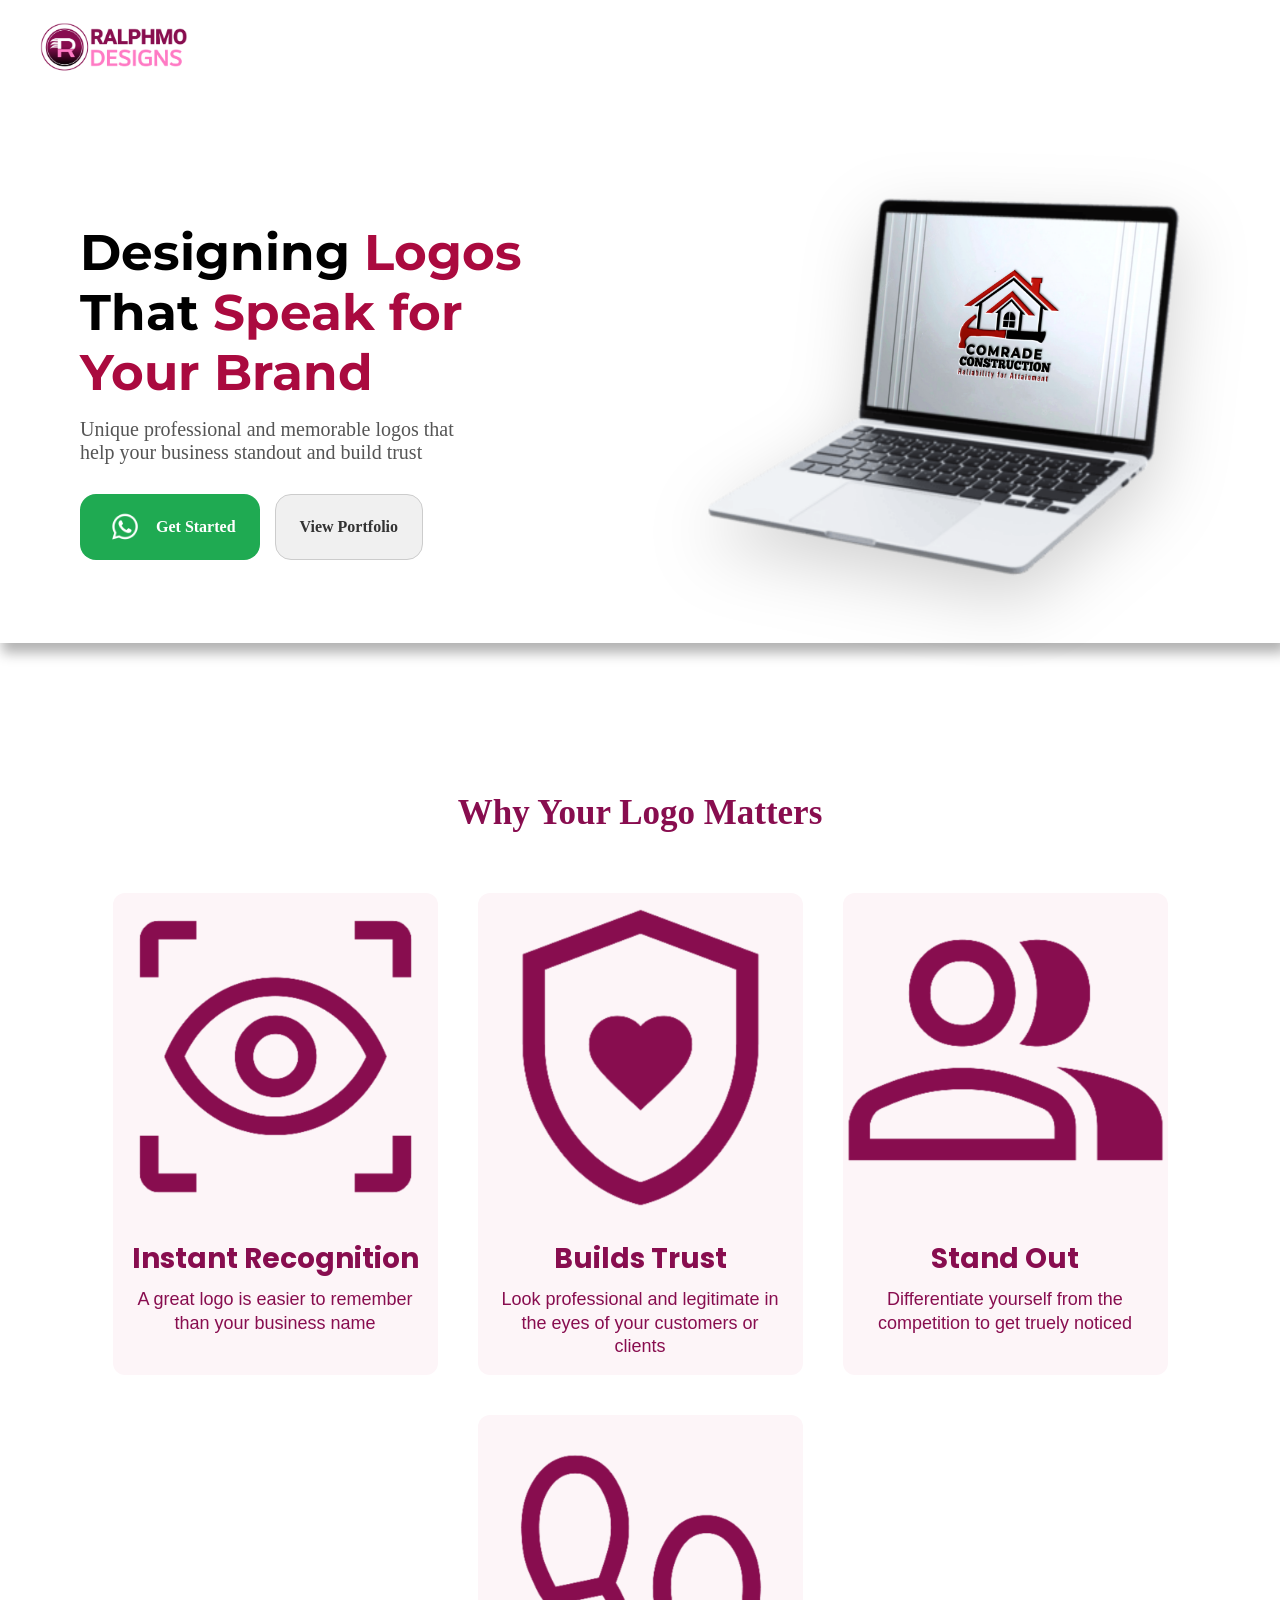
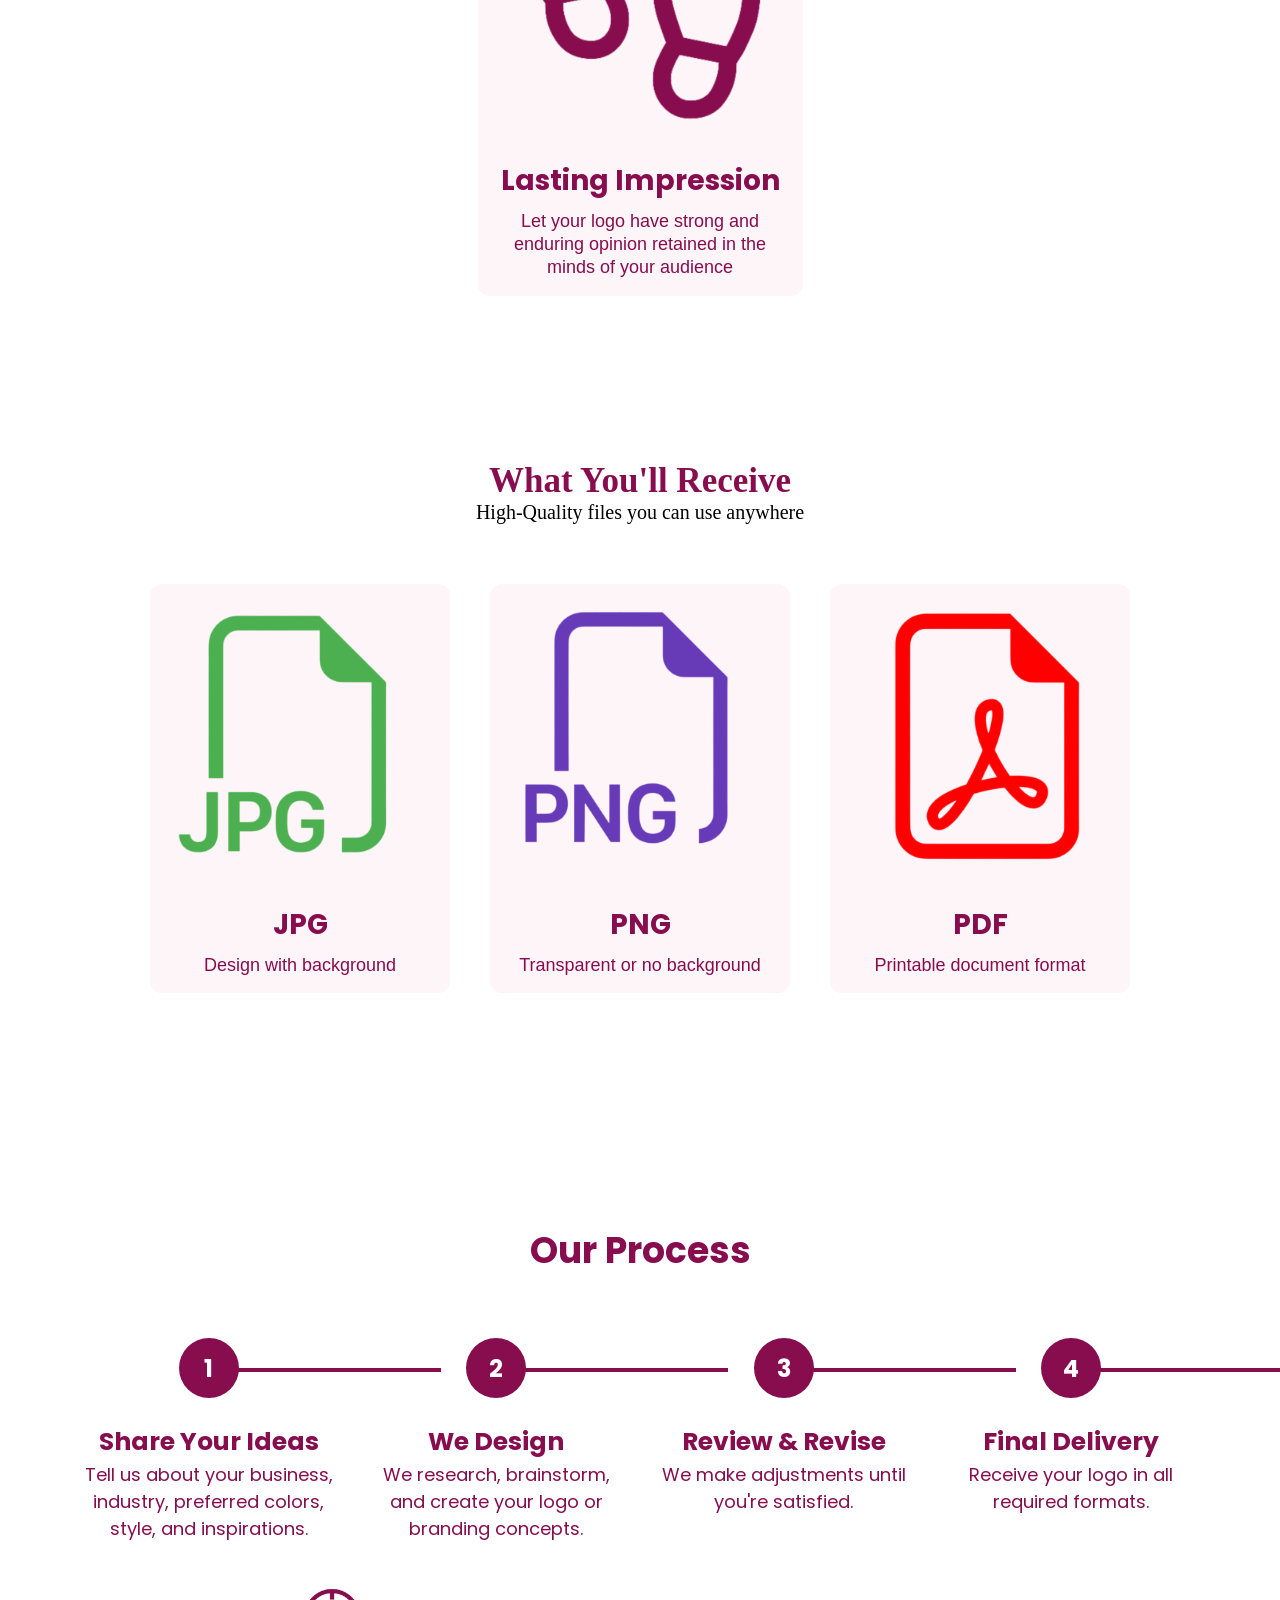
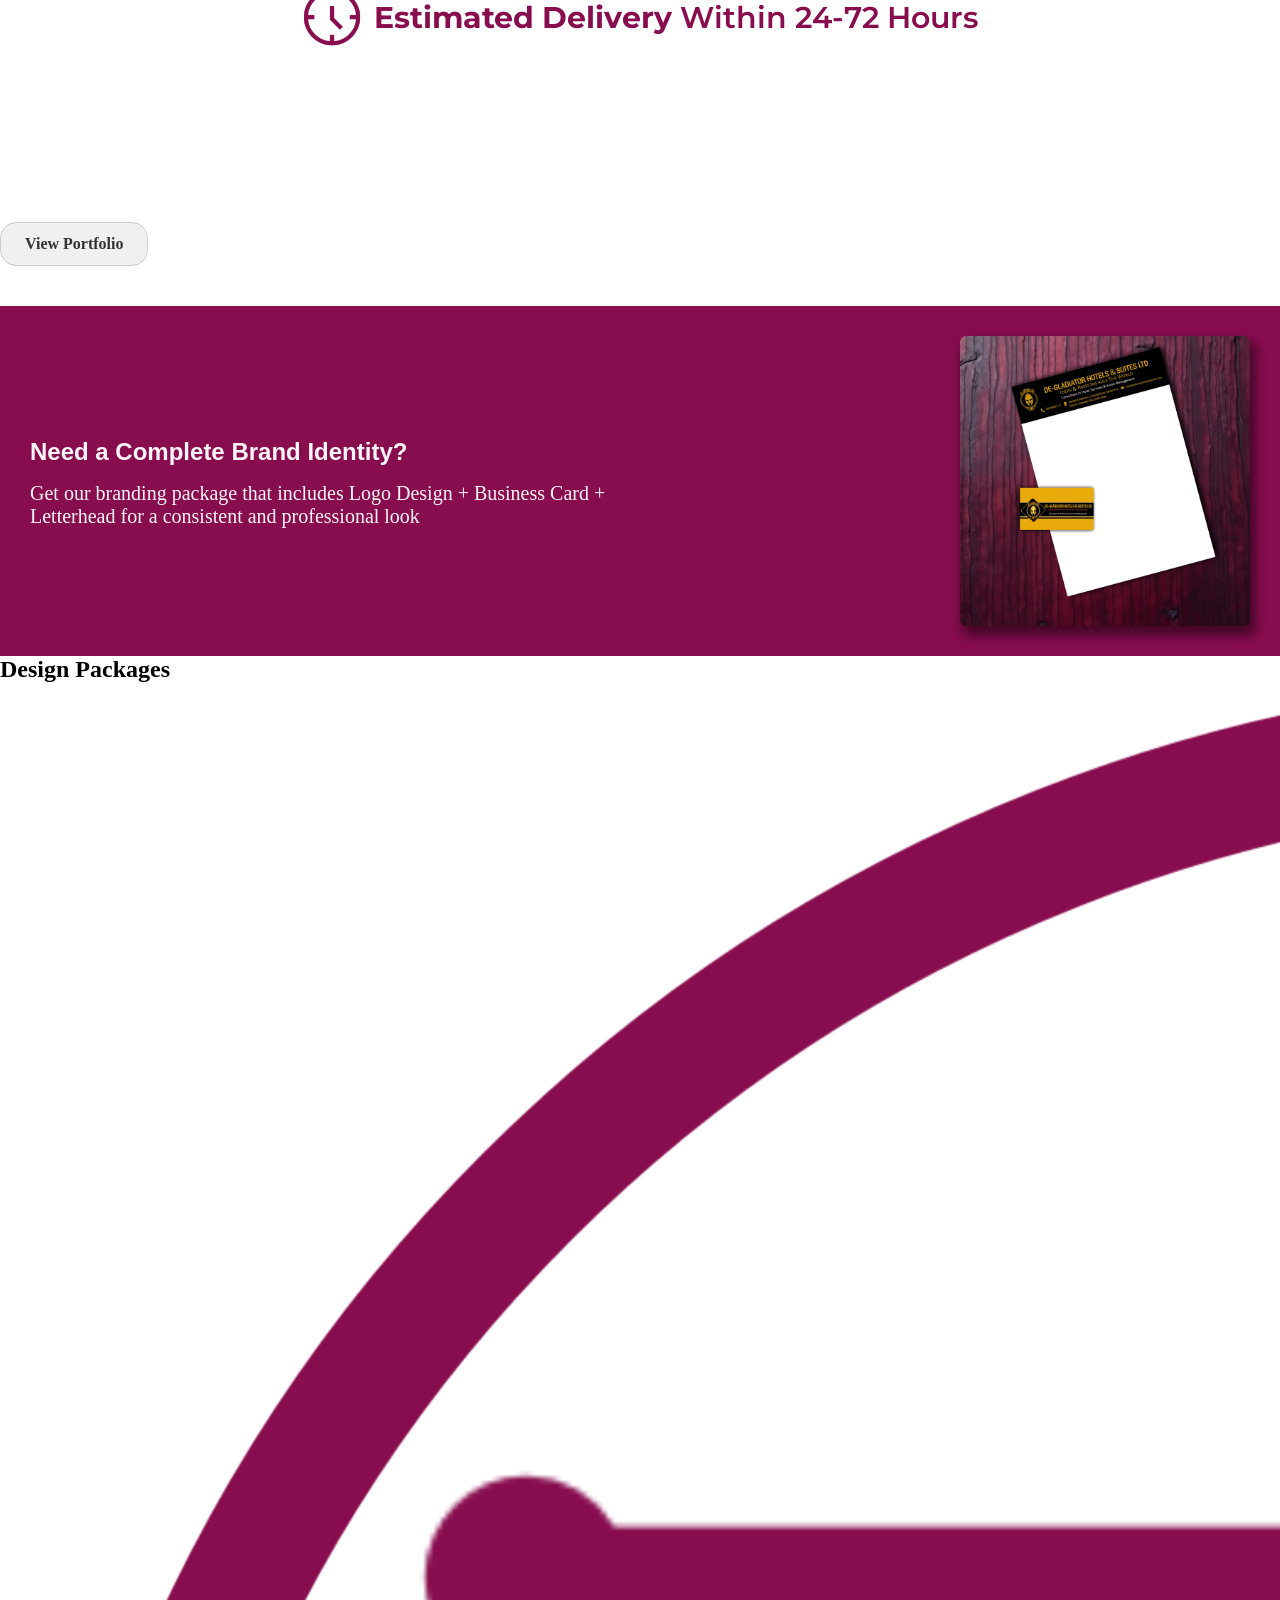
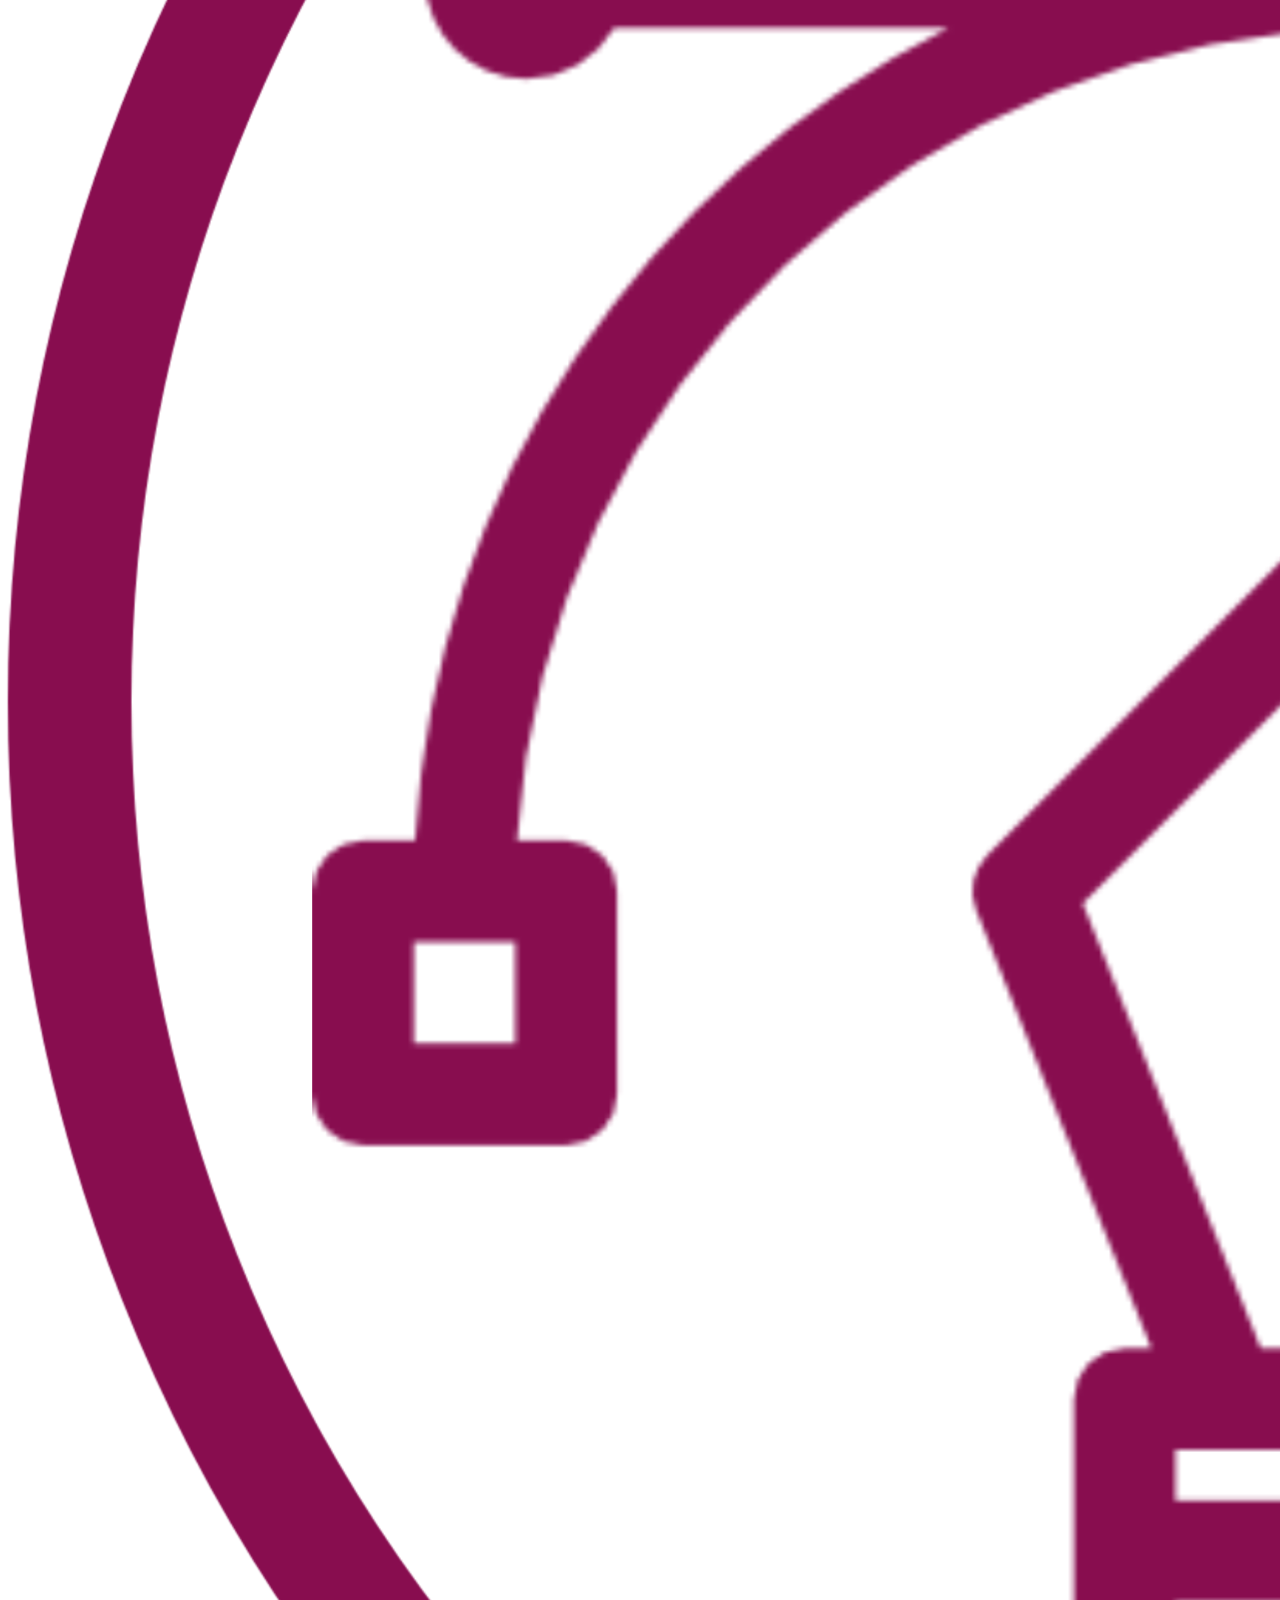
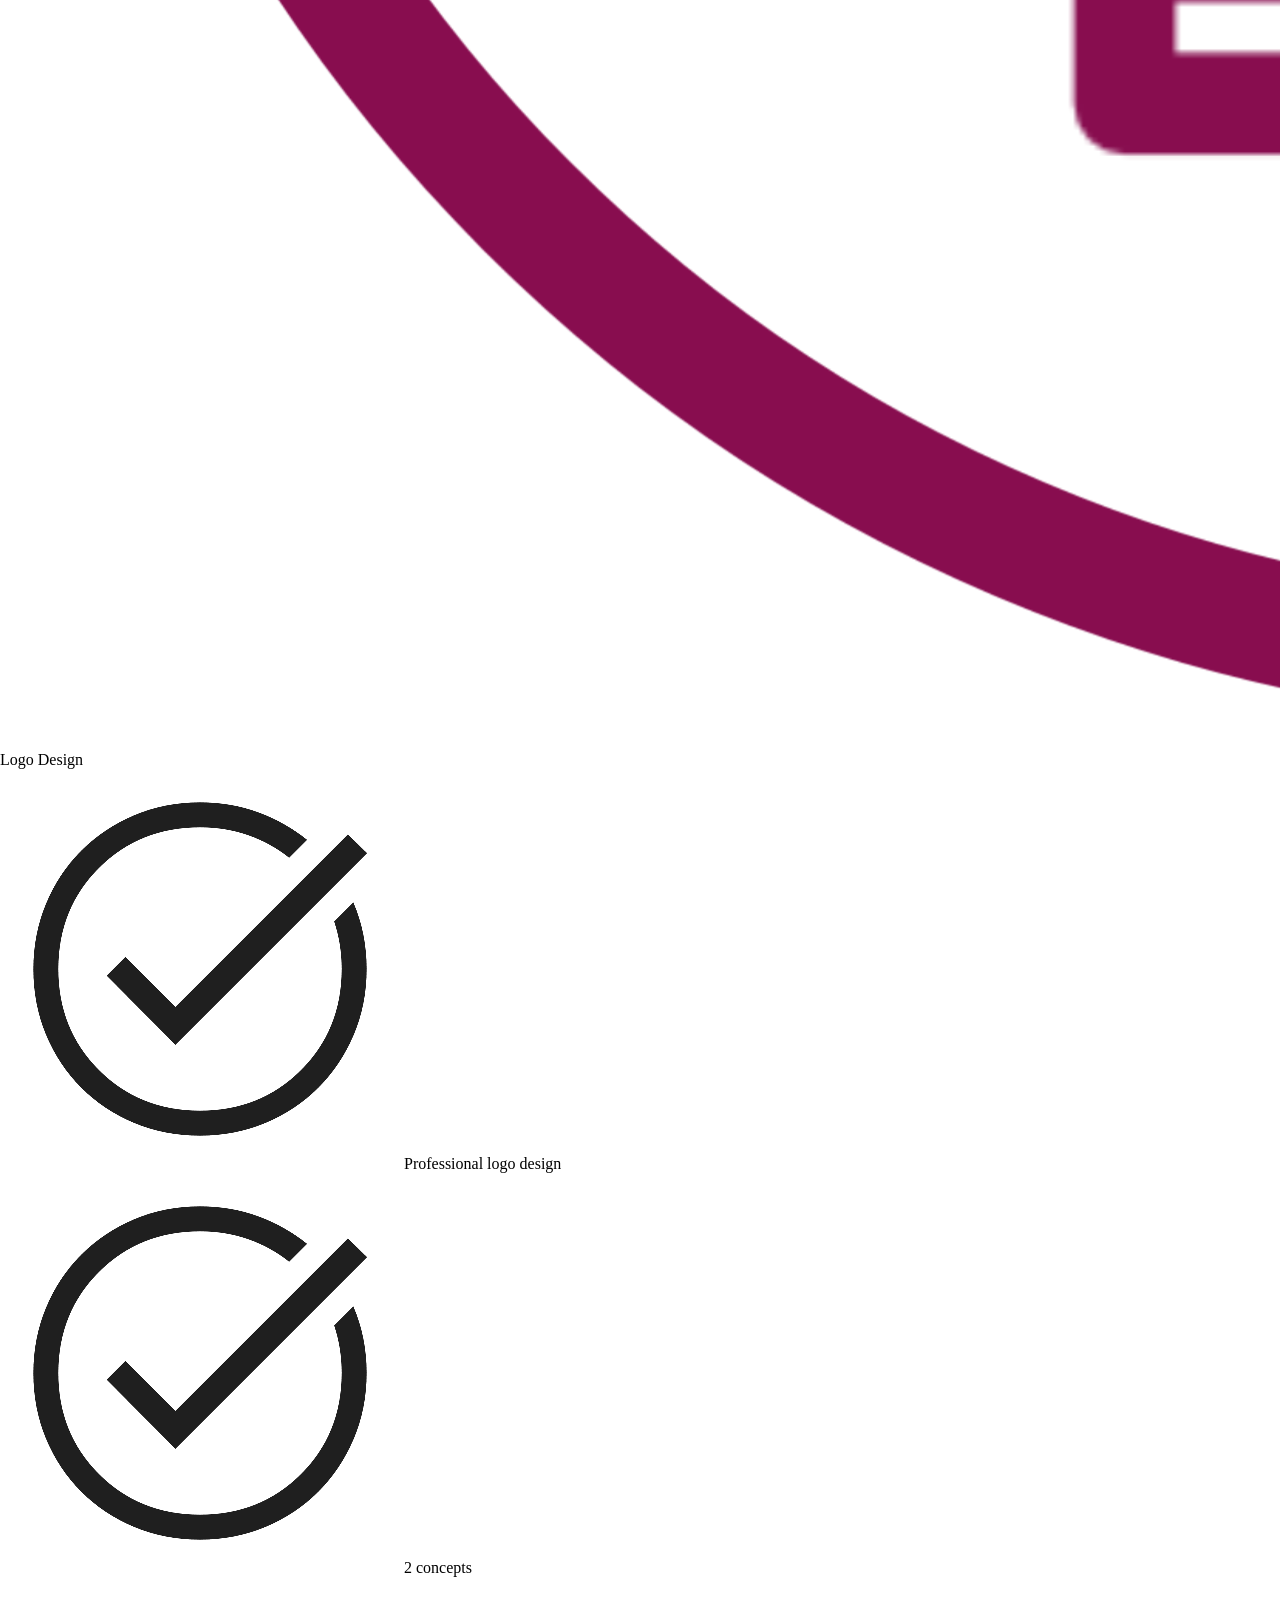
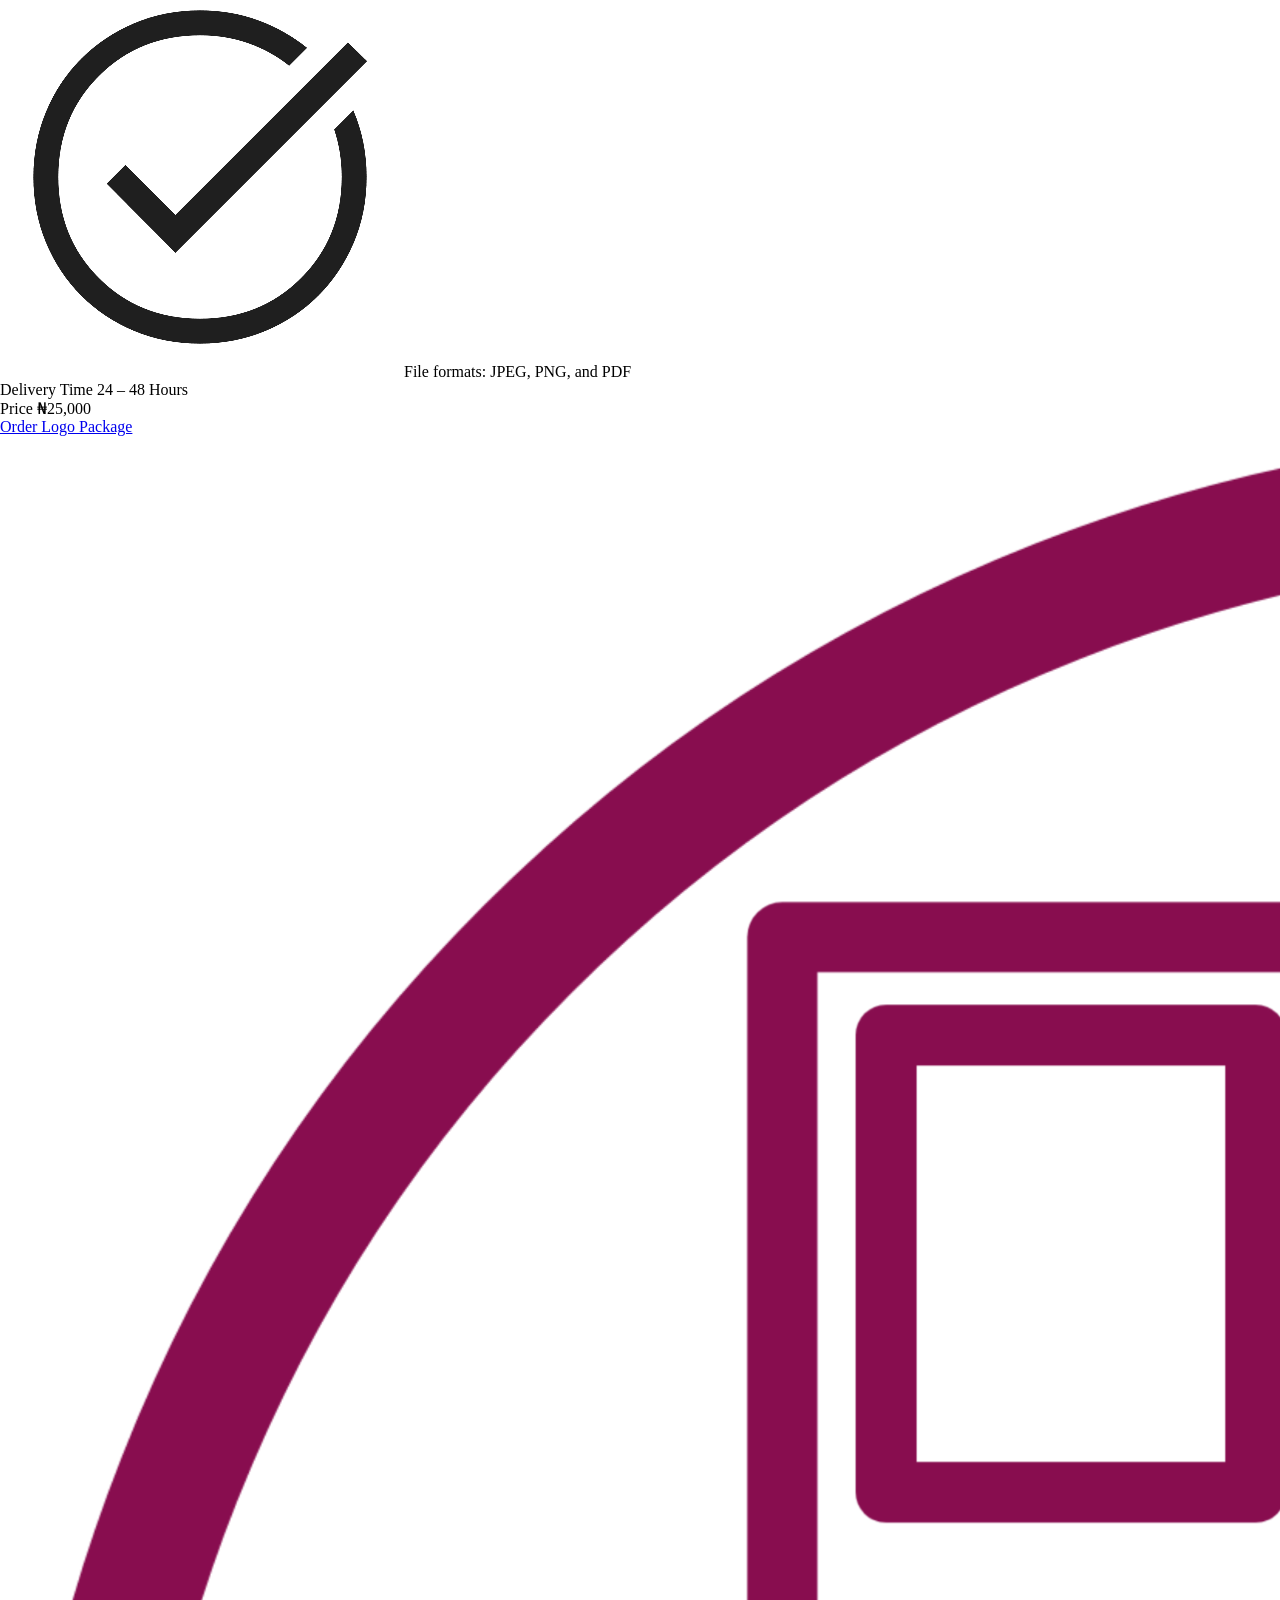
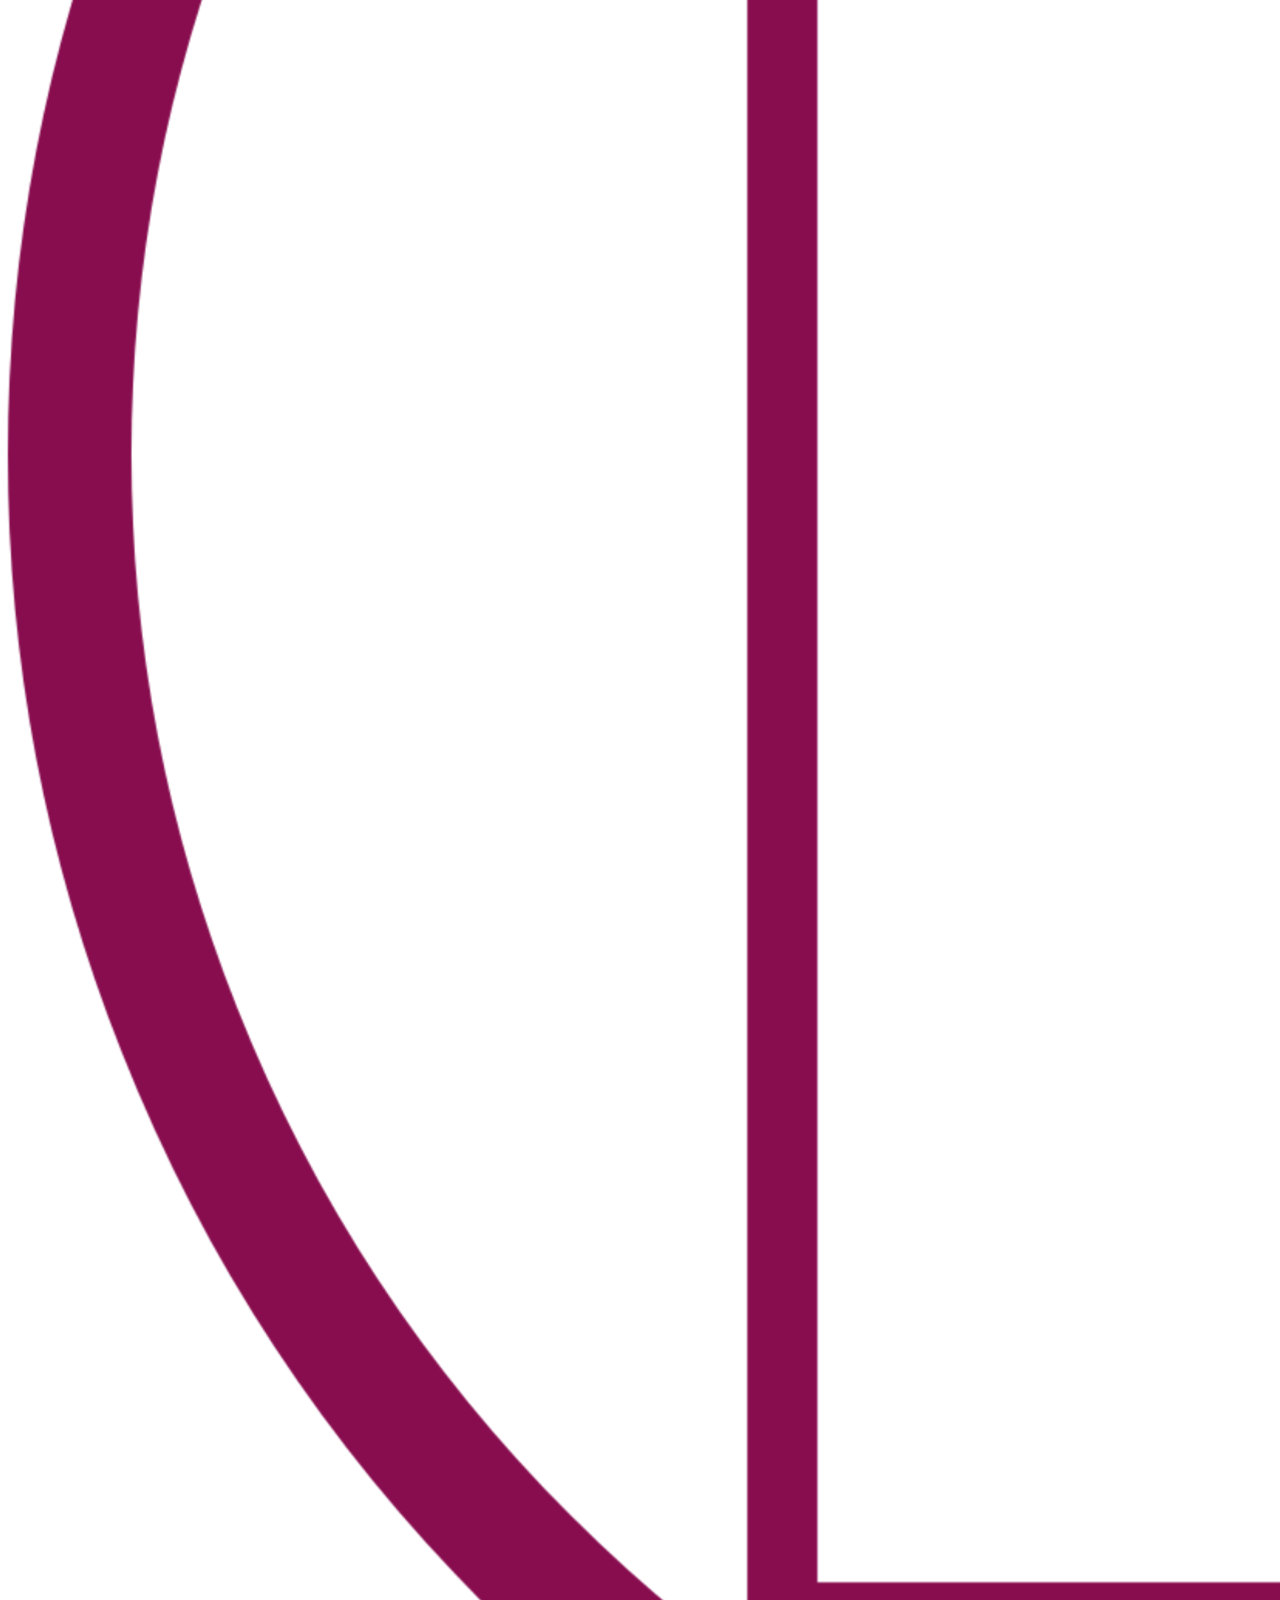
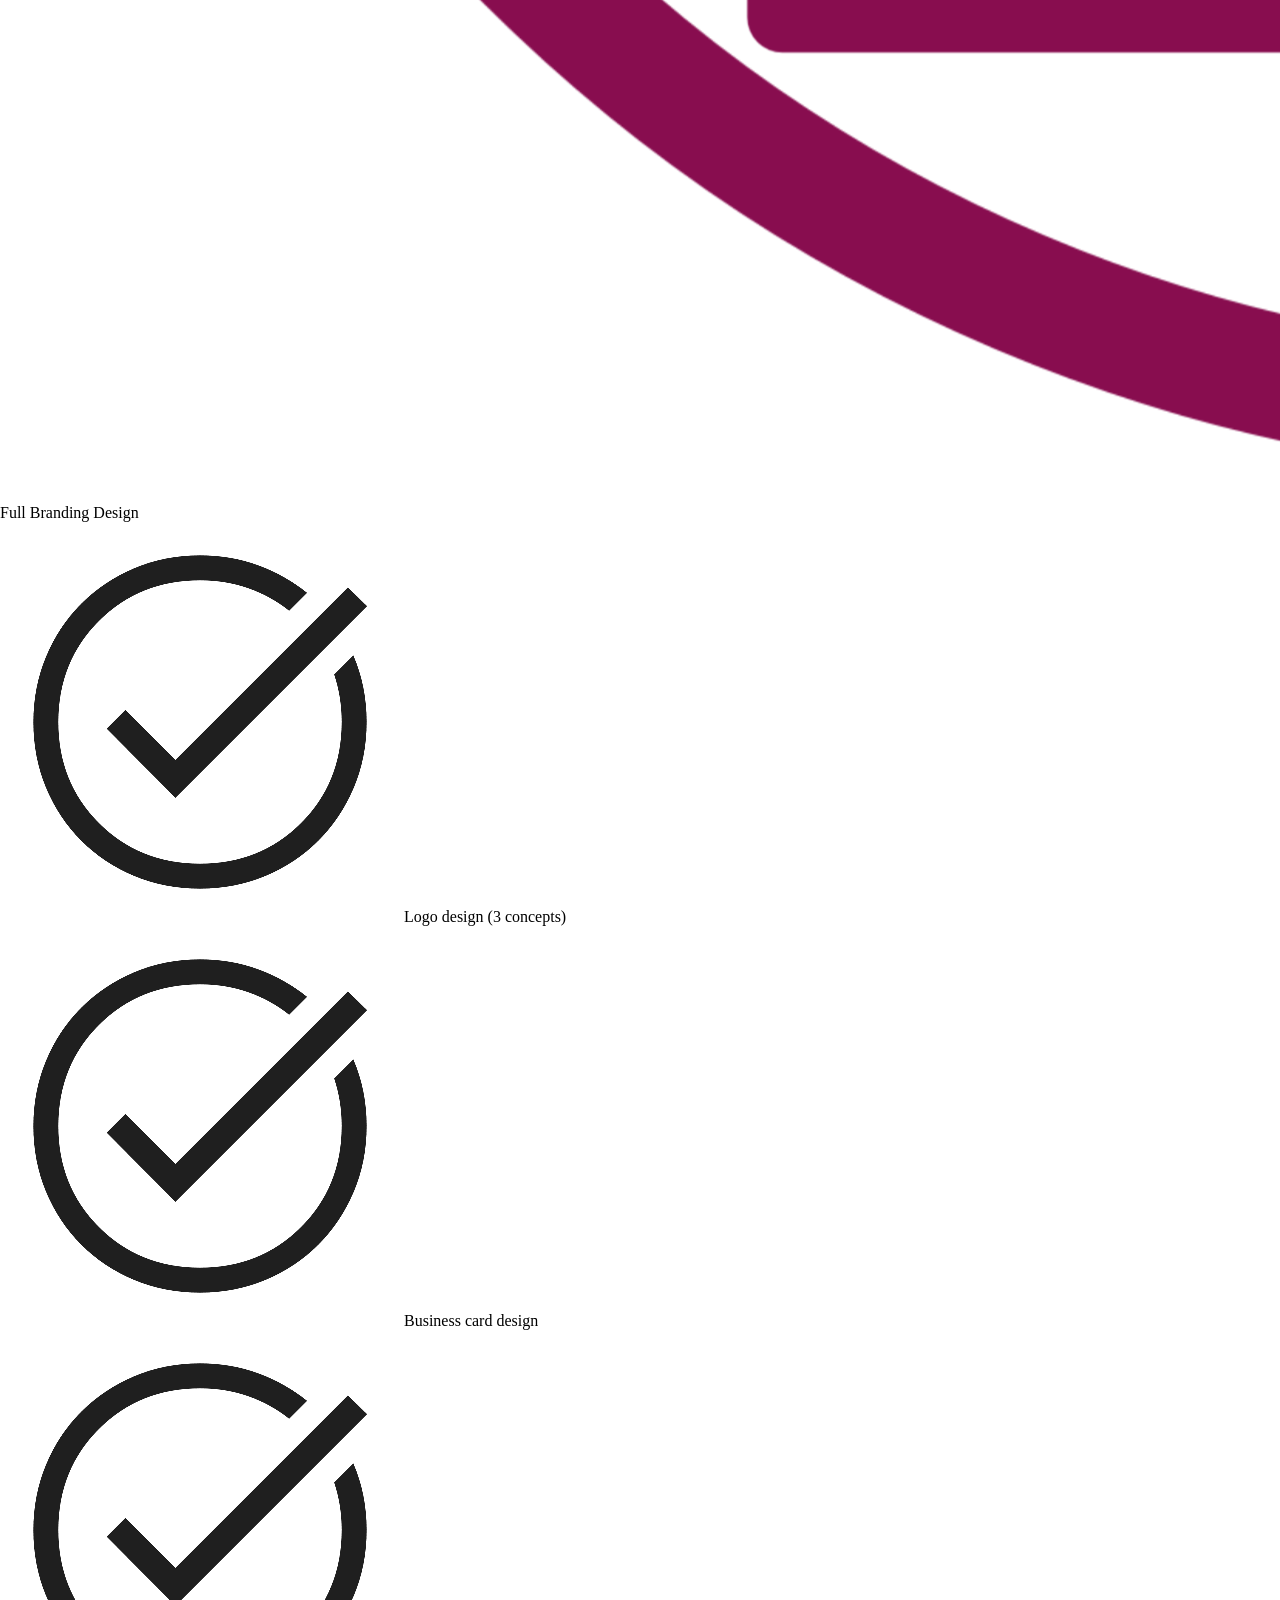
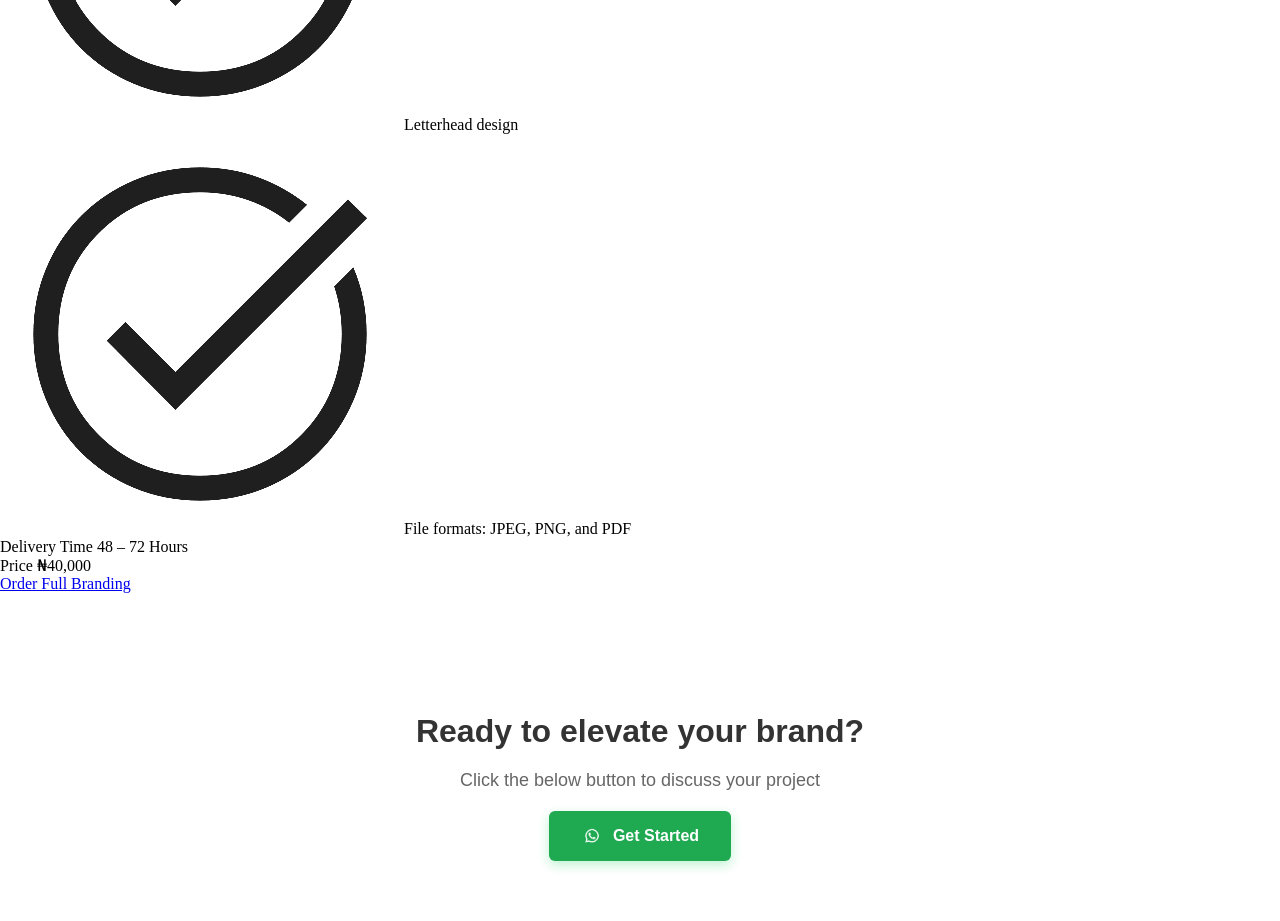
==== commit 38c94c7f: "Add files via upload" ====
--- a/index.html
+++ b/index.html
@@ -27,7 +27,7 @@
         </div>
         
     <div class="link1">
-        <a href="https://wa.link/tkrxbv" class="btn-whatsapp"><img src="whatsapp.png" class="btn-icon" alt="Whatsapp Icon"> Get Started on Whatsapp</a>
+        <a href="https://whatsform.com/gv395s" class="btn-whatsapp"><img src="whatsapp.png" class="btn-icon" alt="Whatsapp Icon"> Get Started</a>
         <a href="logo-gallery.html" class="btn-portfolio">View Portfolio</a>
     </div>
    </div>
@@ -183,6 +183,9 @@
 </section>
 
 
+<div class="link1">
+        <a href="logo-gallery.html" class="btn-portfolio">View Portfolio</a>
+        </div>
 
 
 
@@ -199,12 +202,96 @@
 </div>
 
 
+
+
+
+
+
+
+<section class="pricing-container">
+    <h2 class="pricing-title">Design Packages</h2>
+    
+    <!-- Package 1: Logo Design -->
+    <div class="pricing-card">
+        <div class="card-left-branding">
+            <img src="pen-icon.png" alt="Logo Design Icon" class="main-card-icon">
+        </div>
+        <div class="card-right-content">
+            <div class="card-header">
+                <span class="badge-title">Logo Design</span>
+            </div>
+            
+            <ul class="features-list">
+                <li><img src="checkmark.png" class="list-check" alt="check"> Professional logo design</li>
+                <li><img src="checkmark.png" class="list-check" alt="check"> 2 concepts</li>
+                <li><img src="checkmark.png" class="list-check" alt="check"> File formats: JPEG, PNG, and PDF</li>
+            </ul>
+            
+            <div class="card-footer">
+                <div class="delivery-box">
+                    <span class="footer-label">Delivery Time</span>
+                    <span class="footer-value">24 – 48 Hours</span>
+                </div>
+                <div class="price-box">
+                    <span class="footer-label">Price</span>
+                    <span class="price-value">₦25,000</span>
+                </div>
+            </div>
+            
+            <!-- Links directly to your optimized WhatsForm -->
+            <a href="https://whatsform.com/gv395s" class="cta-button" onclick="fbq('track', 'Lead');">
+                Order Logo Package
+            </a>
+        </div>
+    </div>
+
+    <!-- Package 2: Full Branding Design -->
+    <div class="pricing-card">
+        <div class="card-left-branding">
+            <img src="stationery-icon.png" alt="Full Branding Icon" class="main-card-icon">
+        </div>
+        <div class="card-right-content">
+            <div class="card-header">
+                <span class="badge-title">Full Branding Design</span>
+            </div>
+            
+            <ul class="features-list">
+                <li><img src="checkmark.png" class="list-check" alt="check"> Logo design (3 concepts)</li>
+                <li><img src="checkmark.png" class="list-check" alt="check"> Business card design</li>
+                <li><img src="checkmark.png" class="list-check" alt="check"> Letterhead design</li>
+                <li><img src="checkmark.png" class="list-check" alt="check"> File formats: JPEG, PNG, and PDF</li>
+            </ul>
+            
+            <div class="card-footer">
+                <div class="delivery-box">
+                    <span class="footer-label">Delivery Time</span>
+                    <span class="footer-value">48 – 72 Hours</span>
+                </div>
+                <div class="price-box">
+                    <span class="footer-label">Price</span>
+                    <span class="price-value">₦40,000</span>
+                </div>
+            </div>
+            
+            <a href="https://whatsform.com/gv395s" class="cta-button" onclick="fbq('track', 'Lead');">
+                Order Full Branding
+            </a>
+        </div>
+    </div>
+</section>
+
+
+
+
+
+
+
 <div>
     <div class="cta">
         
             <h4>Ready to elevate your brand?</h4>
             <p>Click the below button to discuss your project</p>
-             <a href="https://wa.link/tkrxbv" class="btn-whatsapp"><img src="whatsapp.png" class="btn-icon" alt="Whatsapp Icon"> Get Started on Whatsapp</a>
+             <a href="https://whatsform.com/gv395s" class="btn-whatsapp"><img src="whatsapp.png" class="btn-icon" alt="Whatsapp Icon"> Get Started</a>
         
 
     </div>
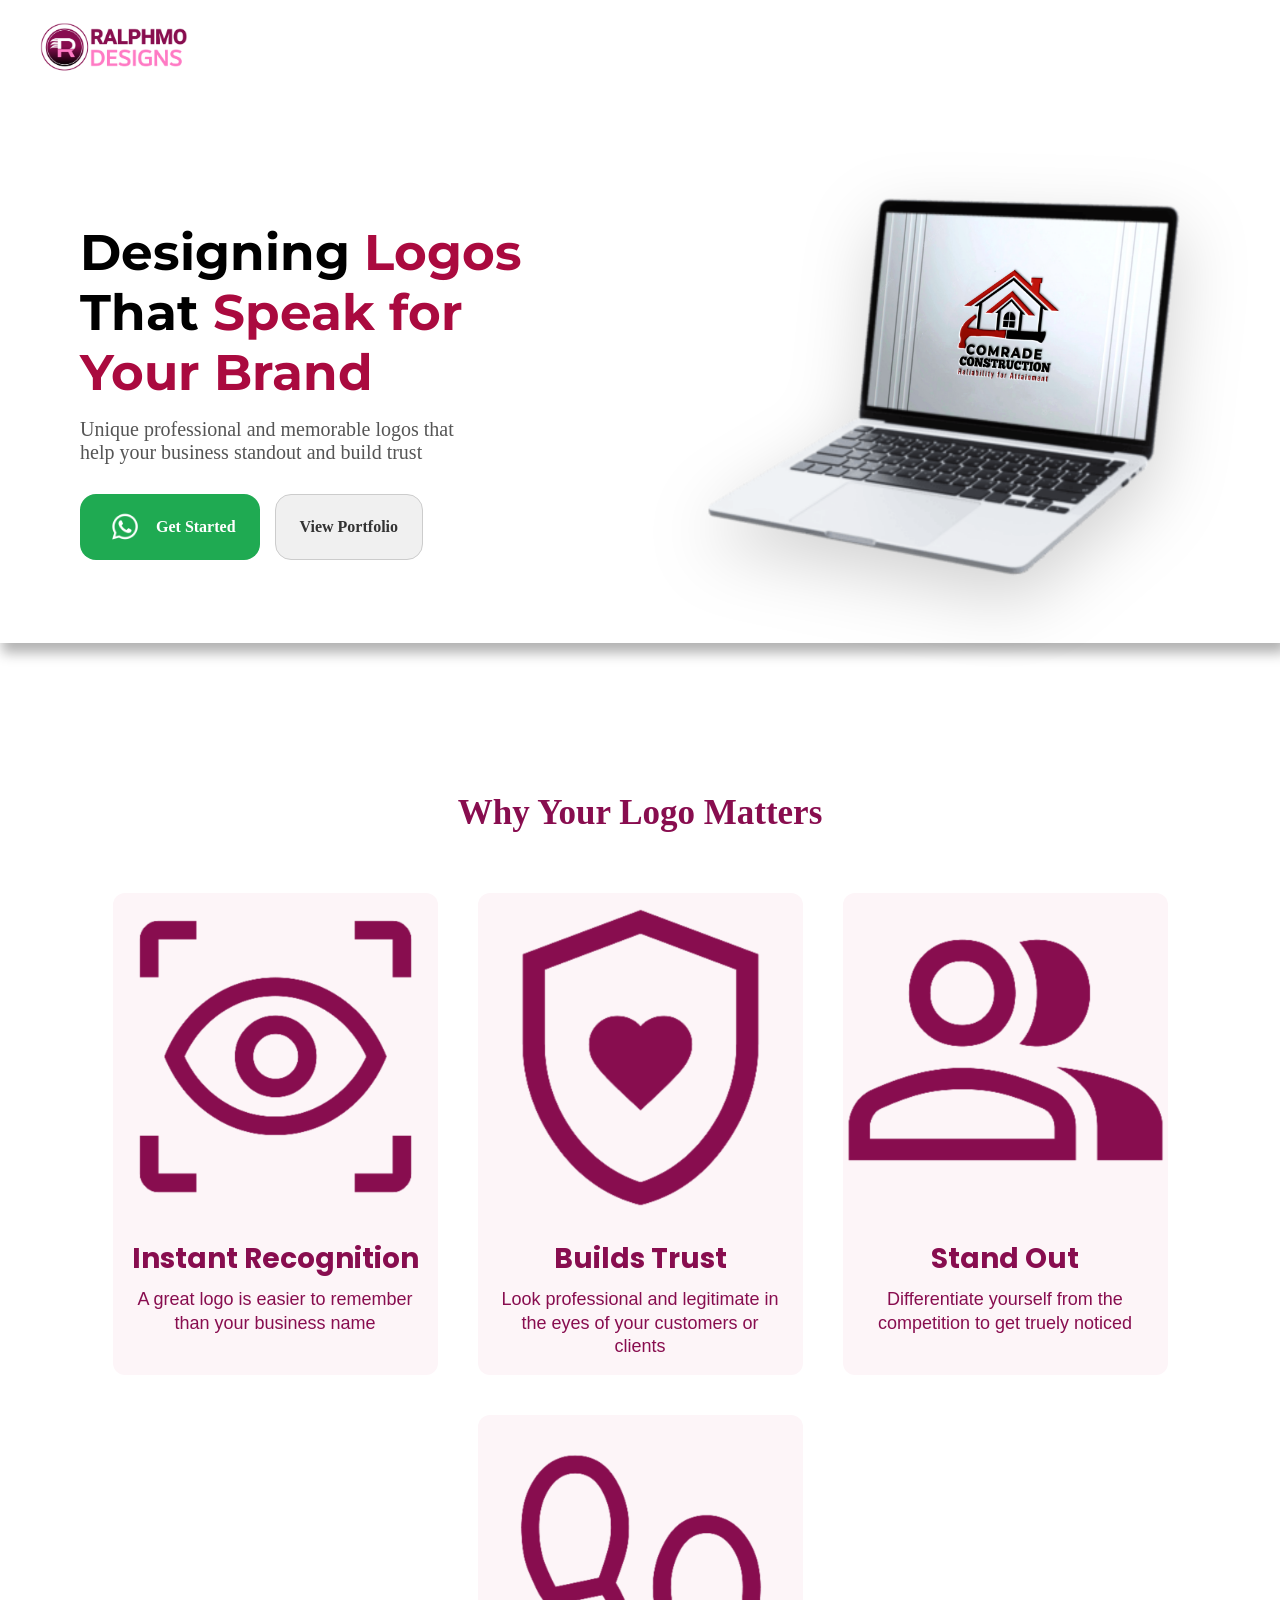
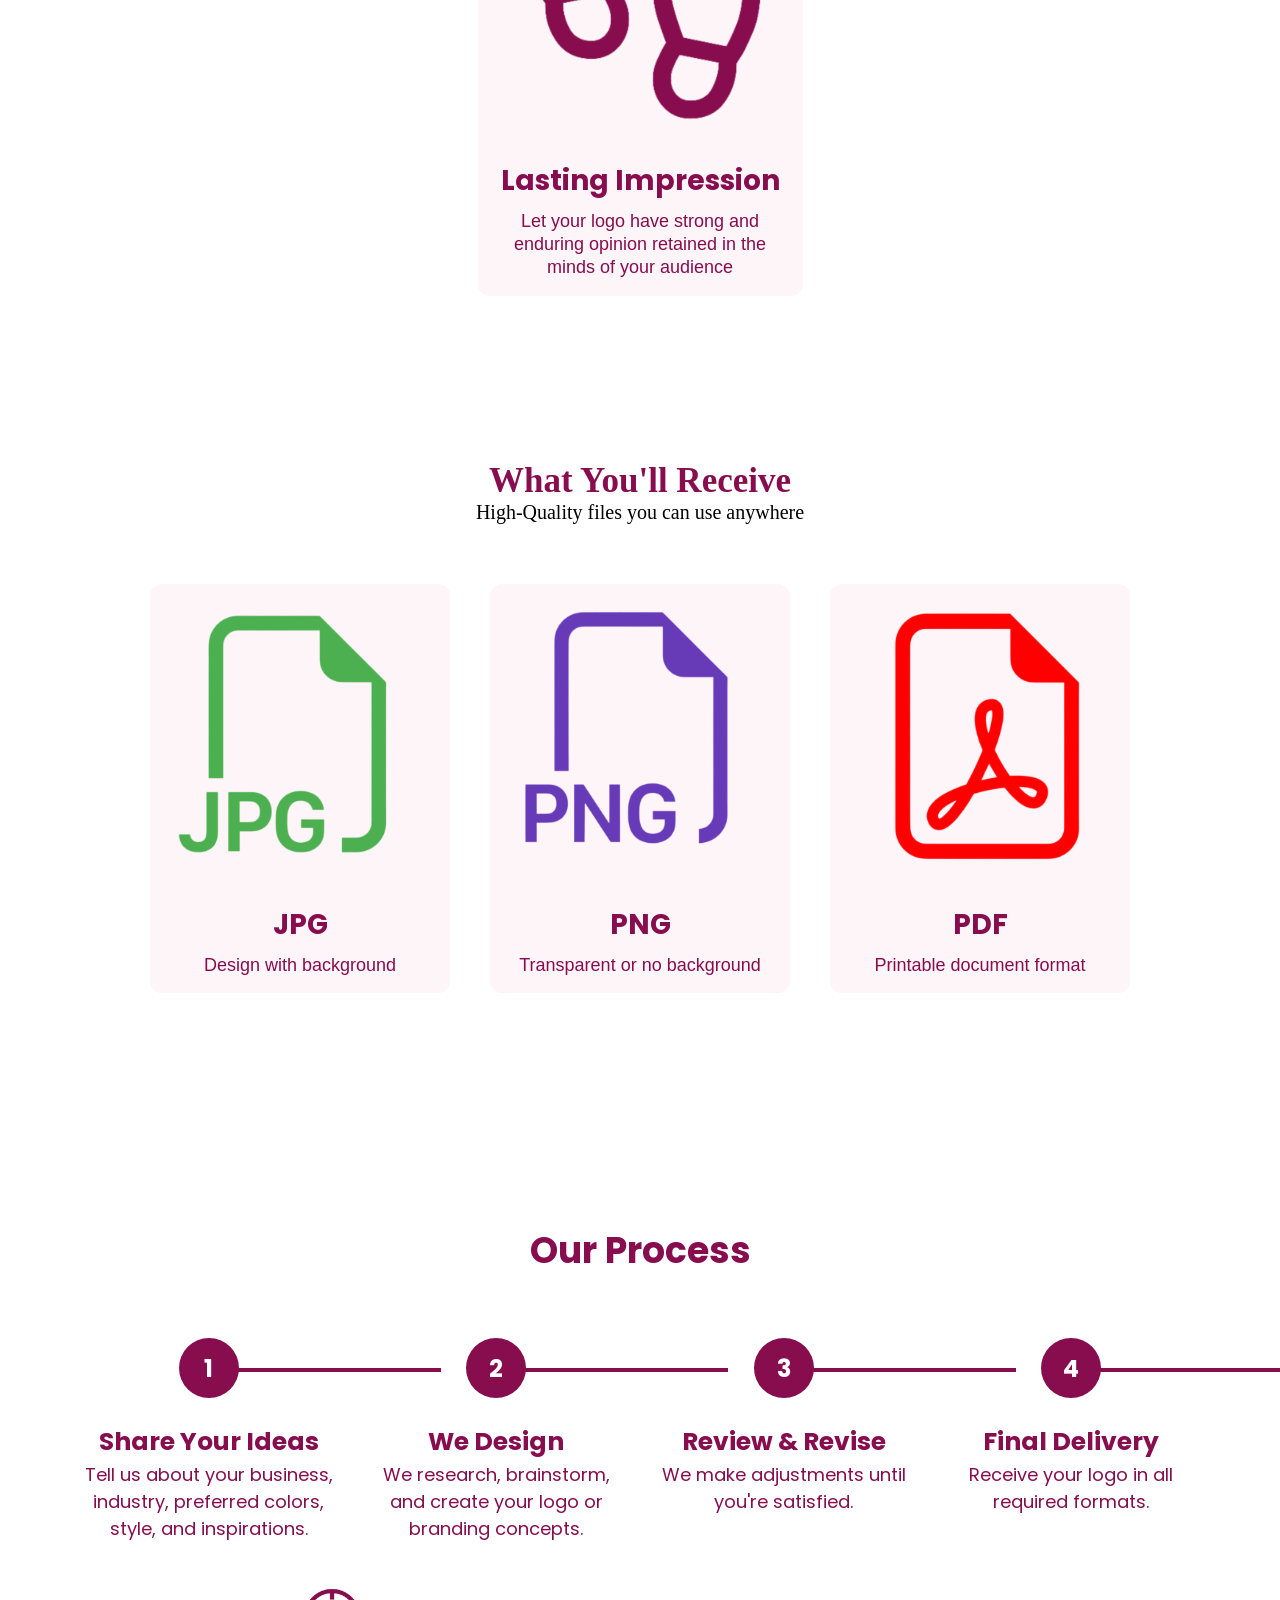
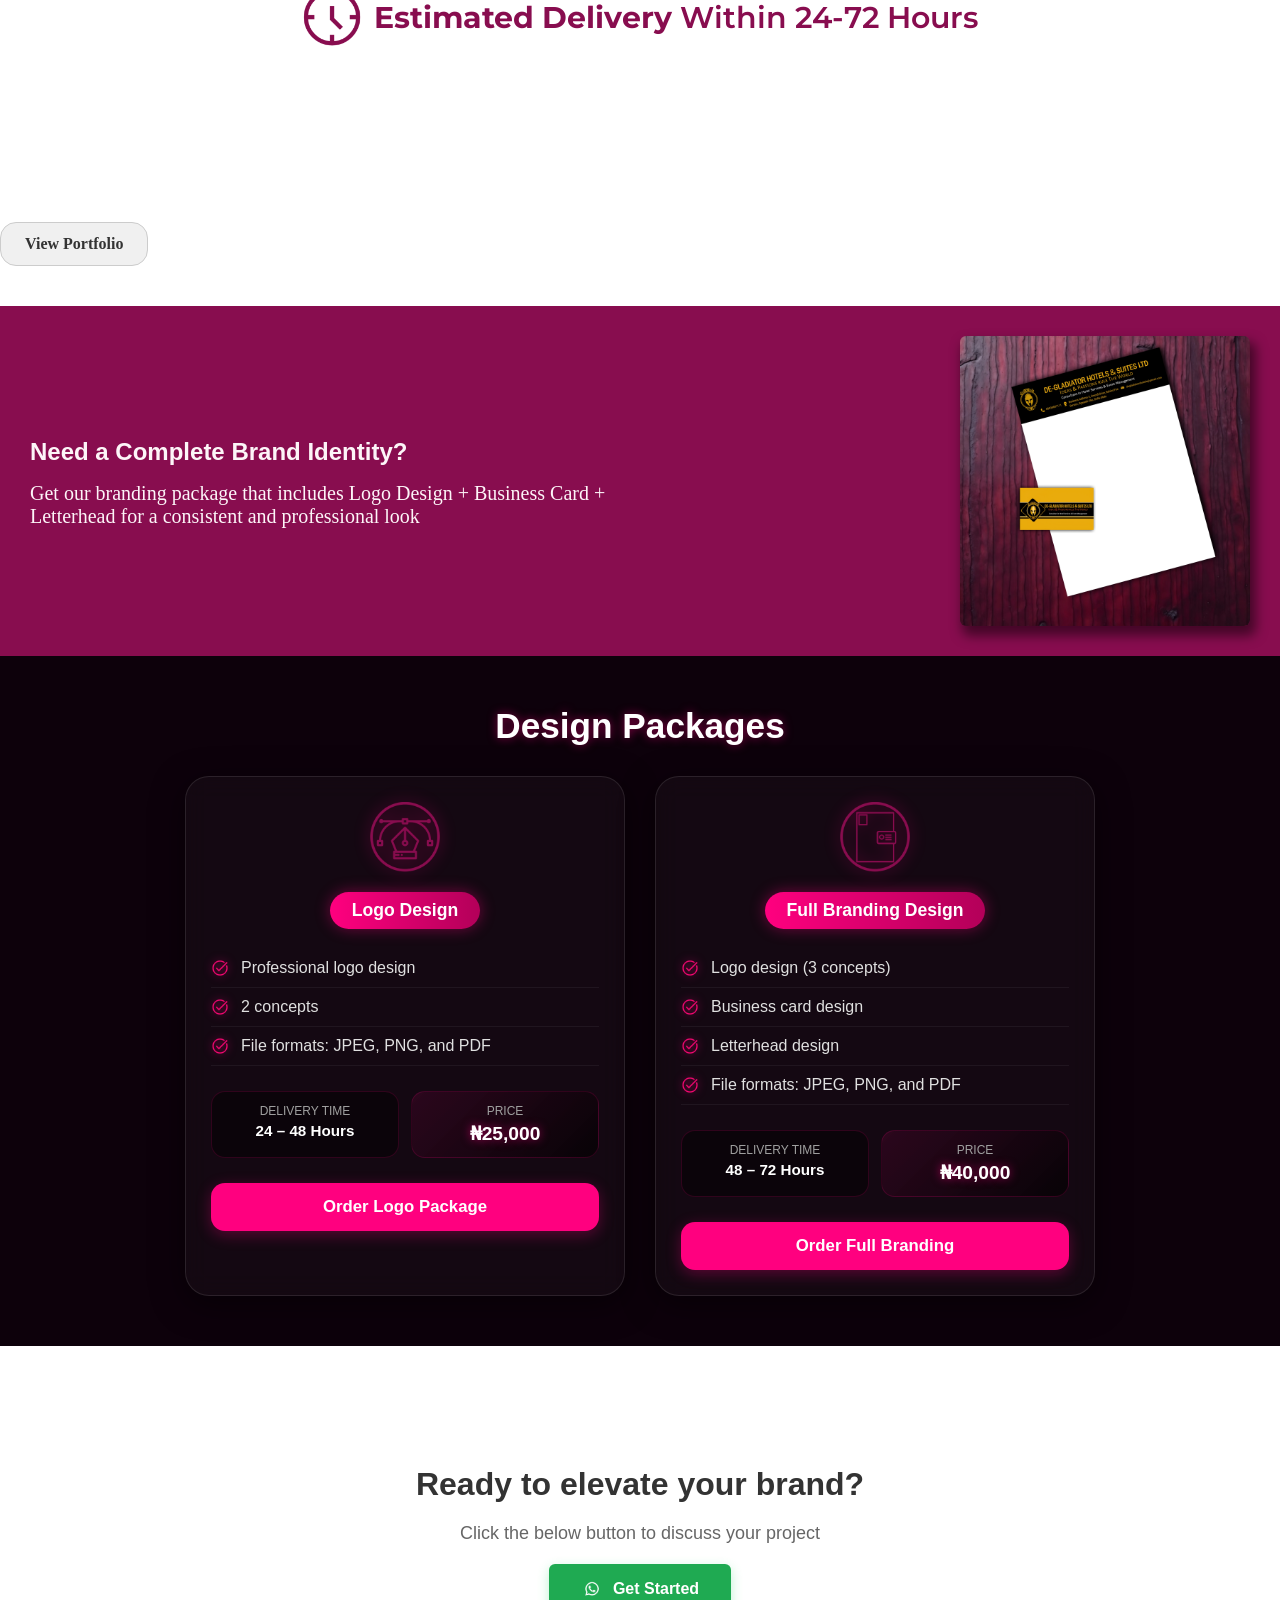
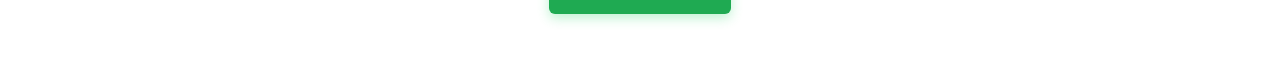
==== commit 30b288ad: "Add files via upload" ====
--- a/index.html
+++ b/index.html
@@ -208,77 +208,94 @@
 
 
 
+<!DOCTYPE html>
+<html lang="en">
+<head>
+    <meta charset="UTF-8">
+    <meta name="viewport" content="width=device-width, initial-scale=1.0">
+    <title>Ralphmo Branding Designs</title>
+    <!-- LINK TO YOUR CSS FILE BELOW -->
+    <link rel="stylesheet" href="style.css?v=2.0">
+</head>
+<body>
+
 <section class="pricing-container">
     <h2 class="pricing-title">Design Packages</h2>
     
-    <!-- Package 1: Logo Design -->
-    <div class="pricing-card">
-        <div class="card-left-branding">
-            <img src="pen-icon.png" alt="Logo Design Icon" class="main-card-icon">
-        </div>
-        <div class="card-right-content">
-            <div class="card-header">
-                <span class="badge-title">Logo Design</span>
+    <div class="pricing-wrapper">
+        <!-- Package 1: Logo Design -->
+        <div class="pricing-card">
+            <div class="card-left-branding">
+                <img src="pen-icon.png" alt="Logo Design Icon" class="main-card-icon">
             </div>
             
-            <ul class="features-list">
-                <li><img src="checkmark.png" class="list-check" alt="check"> Professional logo design</li>
-                <li><img src="checkmark.png" class="list-check" alt="check"> 2 concepts</li>
-                <li><img src="checkmark.png" class="list-check" alt="check"> File formats: JPEG, PNG, and PDF</li>
-            </ul>
-            
-            <div class="card-footer">
-                <div class="delivery-box">
-                    <span class="footer-label">Delivery Time</span>
-                    <span class="footer-value">24 – 48 Hours</span>
+            <div class="card-right-content">
+                <div class="card-header">
+                    <span class="badge-title">Logo Design</span>
                 </div>
-                <div class="price-box">
-                    <span class="footer-label">Price</span>
-                    <span class="price-value">₦25,000</span>
+                
+                <ul class="features-list">
+                    <li><img src="checkmark.png" class="list-check" alt="check"> Professional logo design</li>
+                    <li><img src="checkmark.png" class="list-check" alt="check"> 2 concepts</li>
+                    <li><img src="checkmark.png" class="list-check" alt="check"> File formats: JPEG, PNG, and PDF</li>
+                </ul>
+                
+                <div class="card-footer">
+                    <div class="delivery-box">
+                        <span class="footer-label">Delivery Time</span>
+                        <span class="footer-value">24 – 48 Hours</span>
+                    </div>
+                    <div class="price-box">
+                        <span class="footer-label">Price</span>
+                        <span class="price-value">₦25,000</span>
+                    </div>
                 </div>
+                
+                <a href="https://whatsform.com/your-custom-url" class="cta-button" onclick="fbq('track', 'Lead');">
+                    Order Logo Package
+                </a>
+            </div>
+        </div>
+
+        <!-- Package 2: Full Branding Design -->
+        <div class="pricing-card">
+            <div class="card-left-branding">
+                <img src="stationery-icon.png" alt="Full Branding Icon" class="main-card-icon">
             </div>
             
-            <!-- Links directly to your optimized WhatsForm -->
-            <a href="https://whatsform.com/gv395s" class="cta-button" onclick="fbq('track', 'Lead');">
-                Order Logo Package
-            </a>
-        </div>
-    </div>
-
-    <!-- Package 2: Full Branding Design -->
-    <div class="pricing-card">
-        <div class="card-left-branding">
-            <img src="stationery-icon.png" alt="Full Branding Icon" class="main-card-icon">
-        </div>
-        <div class="card-right-content">
-            <div class="card-header">
-                <span class="badge-title">Full Branding Design</span>
+            <div class="card-right-content">
+                <div class="card-header">
+                    <span class="badge-title">Full Branding Design</span>
+                </div>
+                
+                <ul class="features-list">
+                    <li><img src="checkmark.png" class="list-check" alt="check"> Logo design (3 concepts)</li>
+                    <li><img src="checkmark.png" class="list-check" alt="check"> Business card design</li>
+                    <li><img src="checkmark.png" class="list-check" alt="check"> Letterhead design</li>
+                    <li><img src="checkmark.png" class="list-check" alt="check"> File formats: JPEG, PNG, and PDF</li>
+                </ul>
+                
+                <div class="card-footer">
+                    <div class="delivery-box">
+                        <span class="footer-label">Delivery Time</span>
+                        <span class="footer-value">48 – 72 Hours</span>
+                    </div>
+                    <div class="price-box">
+                        <span class="footer-label">Price</span>
+                        <span class="price-value">₦40,000</span>
+                    </div>
+                </div>
+                
+                <a href="https://whatsform.com/your-custom-url" class="cta-button" onclick="fbq('track', 'Lead');">
+                    Order Full Branding
+                </a>
             </div>
-            
-            <ul class="features-list">
-                <li><img src="checkmark.png" class="list-check" alt="check"> Logo design (3 concepts)</li>
-                <li><img src="checkmark.png" class="list-check" alt="check"> Business card design</li>
-                <li><img src="checkmark.png" class="list-check" alt="check"> Letterhead design</li>
-                <li><img src="checkmark.png" class="list-check" alt="check"> File formats: JPEG, PNG, and PDF</li>
-            </ul>
-            
-            <div class="card-footer">
-                <div class="delivery-box">
-                    <span class="footer-label">Delivery Time</span>
-                    <span class="footer-value">48 – 72 Hours</span>
-                </div>
-                <div class="price-box">
-                    <span class="footer-label">Price</span>
-                    <span class="price-value">₦40,000</span>
-                </div>
-            </div>
-            
-            <a href="https://whatsform.com/gv395s" class="cta-button" onclick="fbq('track', 'Lead');">
-                Order Full Branding
-            </a>
         </div>
     </div>
 </section>
+
+</body>
+</html>
 
 
 
--- a/style.css
+++ b/style.css
@@ -392,6 +392,218 @@
     object-fit: cover;
     box-shadow: 4px 8px 12px 2px rgba(0, 0, 0, 0.5);
 }
+
+
+
+
+
+/* Container Layout */
+
+/* RESET & GENERAL STYLES */
+
+
+/* CONTAINER & WRAPPER */
+.pricing-container {
+    display: flex;
+    flex-direction: column;
+    align-items: center;
+    padding: 50px 20px;
+    width: 100%;
+    background: #0d010b;
+    font-family: 'Segoe UI', Tahoma, Geneva, Verdana, sans-serif;
+    color: #ffffff;
+}
+
+.pricing-title {
+    color: #ffffff;
+    font-size: 2.2rem;
+    margin-bottom: 30px;
+    text-shadow: 0 0 10px rgba(255, 0, 128, 0.5);
+    font-weight: 700;
+    text-align: center;
+}
+
+/* WRAPPER: Mobile = Column | Desktop = Row */
+.pricing-wrapper {
+    display: flex;
+    flex-direction: column;
+    gap: 30px;
+    width: 100%;
+    max-width: 1000px;
+    align-items: center;
+}
+
+/* GLASS CARD STYLING */
+.pricing-card {
+    background: rgba(255, 255, 255, 0.03);
+    backdrop-filter: blur(12px);
+    -webkit-backdrop-filter: blur(12px);
+    border: 1px solid rgba(255, 255, 255, 0.1);
+    border-radius: 24px;
+    padding: 25px;
+    width: 100%;
+    max-width: 450px;
+    box-shadow: 0 8px 32px 0 rgba(0, 0, 0, 0.5);
+    display: flex;
+    flex-direction: column;
+    gap: 20px;
+}
+
+/* TOP/LEFT MAIN ICONS */
+.card-left-branding {
+    display: flex;
+    justify-content: center;
+    align-items: center;
+}
+
+.main-card-icon {
+    width: 70px !important;
+    height: 70px !important;
+    max-width: 70px !important;
+    object-fit: contain;
+    filter: drop-shadow(0 0 8px rgba(255, 0, 128, 0.4));
+}
+
+/* CONTENT AREA */
+.card-right-content {
+    width: 100%;
+    display: flex;
+    flex-direction: column;
+}
+
+.card-header {
+    margin-bottom: 20px;
+    text-align: center;
+}
+
+.badge-title {
+    background: linear-gradient(90deg, #ff007f, #b30059);
+    color: #ffffff;
+    padding: 8px 22px;
+    border-radius: 50px;
+    font-weight: 600;
+    display: inline-block;
+    font-size: 1.1rem;
+    box-shadow: 0 0 15px rgba(255, 0, 128, 0.4);
+}
+
+/* LIST & CHECKMARK FIX */
+.features-list {
+    list-style: none;
+    padding: 0;
+    margin: 0 0 25px 0;
+    width: 100%;
+}
+
+.features-list li {
+    color: #e0e0e0;
+    padding: 10px 0;
+    font-size: 1rem;
+    display: flex;
+    align-items: center;
+    gap: 12px;
+    border-bottom: 1px solid rgba(255, 255, 255, 0.05);
+}
+
+/* STRICT CHECKMARK SIZING & PINK COLORING */
+.list-check {
+    width: 18px !important;
+    height: 18px !important;
+    max-width: 18px !important;
+    max-height: 18px !important;
+    object-fit: contain;
+    flex-shrink: 0;
+    filter: invert(11%) sepia(97%) saturate(6414%) hue-rotate(325deg) brightness(97%) contrast(101%) drop-shadow(0 0 4px rgba(255, 0, 128, 0.6));
+}
+
+/* FOOTER & PRICE BOXES */
+.card-footer {
+    display: flex;
+    justify-content: space-between;
+    gap: 12px;
+    margin-bottom: 25px;
+    width: 100%;
+}
+
+.delivery-box, .price-box {
+    background: rgba(0, 0, 0, 0.4);
+    border: 1px solid rgba(255, 0, 128, 0.15);
+    border-radius: 14px;
+    padding: 12px;
+    flex: 1;
+    text-align: center;
+}
+
+.price-box {
+    background: linear-gradient(135deg, rgba(255, 0, 128, 0.1), rgba(0, 0, 0, 0.6));
+}
+
+.footer-label {
+    display: block;
+    color: #a0a0a0;
+    font-size: 0.75rem;
+    text-transform: uppercase;
+    margin-bottom: 4px;
+}
+
+.footer-value {
+    color: #ffffff;
+    font-weight: 600;
+    font-size: 0.95rem;
+}
+
+.price-value {
+    color: #ffffff;
+    font-weight: 700;
+    font-size: 1.2rem;
+    text-shadow: 0 0 10px rgba(255, 0, 128, 0.6);
+}
+
+/* BUTTON DESIGN */
+.cta-button {
+    display: block;
+    text-align: center;
+    background: #ff007f;
+    color: #ffffff !important;
+    text-decoration: none;
+    padding: 14px;
+    border-radius: 14px;
+    font-weight: 700;
+    font-size: 1.05rem;
+    box-shadow: 0 4px 15px rgba(255, 0, 128, 0.3);
+    transition: background 0.2s ease, box-shadow 0.2s ease;
+    width: 100%;
+}
+
+.cta-button:hover {
+    background: #e60072;
+    box-shadow: 0 0 20px rgba(255, 0, 128, 0.6);
+}
+
+/* DESKTOP SIDE-BY-SIDE LAYOUT */
+@media (min-width: 850px) {
+    .pricing-wrapper {
+        flex-direction: row;
+        justify-content: center;
+        align-items: stretch;
+    }
+    
+    .pricing-card {
+        max-width: 440px;
+    }
+}
+
+
+
+
+
+
+
+
+
+
+
+
 
 
 
@@ -559,4 +771,21 @@
          grid-template-columns: repeat(1, 1fr);
          grid-auto-rows: 475px;
     }
-}
+
+.pricing-card {
+        flex-direction: row; /* Aligns graphic icon on left, content on right */
+        align-items: center;
+    }
+    
+    .card-left-branding {
+        padding-right: 15px;
+        border-right: 1px solid rgba(255, 255, 255, 0.05);
+    }
+    
+    .main-card-icon {
+        width: 120px;
+        height: 120px;
+    }
+}
+
+
--- a/style.css
+++ b/style.css
@@ -392,6 +392,218 @@
     object-fit: cover;
     box-shadow: 4px 8px 12px 2px rgba(0, 0, 0, 0.5);
 }
+
+
+
+
+
+/* Container Layout */
+
+/* RESET & GENERAL STYLES */
+
+
+/* CONTAINER & WRAPPER */
+.pricing-container {
+    display: flex;
+    flex-direction: column;
+    align-items: center;
+    padding: 50px 20px;
+    width: 100%;
+    background: #0d010b;
+    font-family: 'Segoe UI', Tahoma, Geneva, Verdana, sans-serif;
+    color: #ffffff;
+}
+
+.pricing-title {
+    color: #ffffff;
+    font-size: 2.2rem;
+    margin-bottom: 30px;
+    text-shadow: 0 0 10px rgba(255, 0, 128, 0.5);
+    font-weight: 700;
+    text-align: center;
+}
+
+/* WRAPPER: Mobile = Column | Desktop = Row */
+.pricing-wrapper {
+    display: flex;
+    flex-direction: column;
+    gap: 30px;
+    width: 100%;
+    max-width: 1000px;
+    align-items: center;
+}
+
+/* GLASS CARD STYLING */
+.pricing-card {
+    background: rgba(255, 255, 255, 0.03);
+    backdrop-filter: blur(12px);
+    -webkit-backdrop-filter: blur(12px);
+    border: 1px solid rgba(255, 255, 255, 0.1);
+    border-radius: 24px;
+    padding: 25px;
+    width: 100%;
+    max-width: 450px;
+    box-shadow: 0 8px 32px 0 rgba(0, 0, 0, 0.5);
+    display: flex;
+    flex-direction: column;
+    gap: 20px;
+}
+
+/* TOP/LEFT MAIN ICONS */
+.card-left-branding {
+    display: flex;
+    justify-content: center;
+    align-items: center;
+}
+
+.main-card-icon {
+    width: 70px !important;
+    height: 70px !important;
+    max-width: 70px !important;
+    object-fit: contain;
+    filter: drop-shadow(0 0 8px rgba(255, 0, 128, 0.4));
+}
+
+/* CONTENT AREA */
+.card-right-content {
+    width: 100%;
+    display: flex;
+    flex-direction: column;
+}
+
+.card-header {
+    margin-bottom: 20px;
+    text-align: center;
+}
+
+.badge-title {
+    background: linear-gradient(90deg, #ff007f, #b30059);
+    color: #ffffff;
+    padding: 8px 22px;
+    border-radius: 50px;
+    font-weight: 600;
+    display: inline-block;
+    font-size: 1.1rem;
+    box-shadow: 0 0 15px rgba(255, 0, 128, 0.4);
+}
+
+/* LIST & CHECKMARK FIX */
+.features-list {
+    list-style: none;
+    padding: 0;
+    margin: 0 0 25px 0;
+    width: 100%;
+}
+
+.features-list li {
+    color: #e0e0e0;
+    padding: 10px 0;
+    font-size: 1rem;
+    display: flex;
+    align-items: center;
+    gap: 12px;
+    border-bottom: 1px solid rgba(255, 255, 255, 0.05);
+}
+
+/* STRICT CHECKMARK SIZING & PINK COLORING */
+.list-check {
+    width: 18px !important;
+    height: 18px !important;
+    max-width: 18px !important;
+    max-height: 18px !important;
+    object-fit: contain;
+    flex-shrink: 0;
+    filter: invert(11%) sepia(97%) saturate(6414%) hue-rotate(325deg) brightness(97%) contrast(101%) drop-shadow(0 0 4px rgba(255, 0, 128, 0.6));
+}
+
+/* FOOTER & PRICE BOXES */
+.card-footer {
+    display: flex;
+    justify-content: space-between;
+    gap: 12px;
+    margin-bottom: 25px;
+    width: 100%;
+}
+
+.delivery-box, .price-box {
+    background: rgba(0, 0, 0, 0.4);
+    border: 1px solid rgba(255, 0, 128, 0.15);
+    border-radius: 14px;
+    padding: 12px;
+    flex: 1;
+    text-align: center;
+}
+
+.price-box {
+    background: linear-gradient(135deg, rgba(255, 0, 128, 0.1), rgba(0, 0, 0, 0.6));
+}
+
+.footer-label {
+    display: block;
+    color: #a0a0a0;
+    font-size: 0.75rem;
+    text-transform: uppercase;
+    margin-bottom: 4px;
+}
+
+.footer-value {
+    color: #ffffff;
+    font-weight: 600;
+    font-size: 0.95rem;
+}
+
+.price-value {
+    color: #ffffff;
+    font-weight: 700;
+    font-size: 1.2rem;
+    text-shadow: 0 0 10px rgba(255, 0, 128, 0.6);
+}
+
+/* BUTTON DESIGN */
+.cta-button {
+    display: block;
+    text-align: center;
+    background: #ff007f;
+    color: #ffffff !important;
+    text-decoration: none;
+    padding: 14px;
+    border-radius: 14px;
+    font-weight: 700;
+    font-size: 1.05rem;
+    box-shadow: 0 4px 15px rgba(255, 0, 128, 0.3);
+    transition: background 0.2s ease, box-shadow 0.2s ease;
+    width: 100%;
+}
+
+.cta-button:hover {
+    background: #e60072;
+    box-shadow: 0 0 20px rgba(255, 0, 128, 0.6);
+}
+
+/* DESKTOP SIDE-BY-SIDE LAYOUT */
+@media (min-width: 850px) {
+    .pricing-wrapper {
+        flex-direction: row;
+        justify-content: center;
+        align-items: stretch;
+    }
+    
+    .pricing-card {
+        max-width: 440px;
+    }
+}
+
+
+
+
+
+
+
+
+
+
+
+
 
 
 
@@ -559,4 +771,21 @@
          grid-template-columns: repeat(1, 1fr);
          grid-auto-rows: 475px;
     }
-}
+
+.pricing-card {
+        flex-direction: row; /* Aligns graphic icon on left, content on right */
+        align-items: center;
+    }
+    
+    .card-left-branding {
+        padding-right: 15px;
+        border-right: 1px solid rgba(255, 255, 255, 0.05);
+    }
+    
+    .main-card-icon {
+        width: 120px;
+        height: 120px;
+    }
+}
+
+
